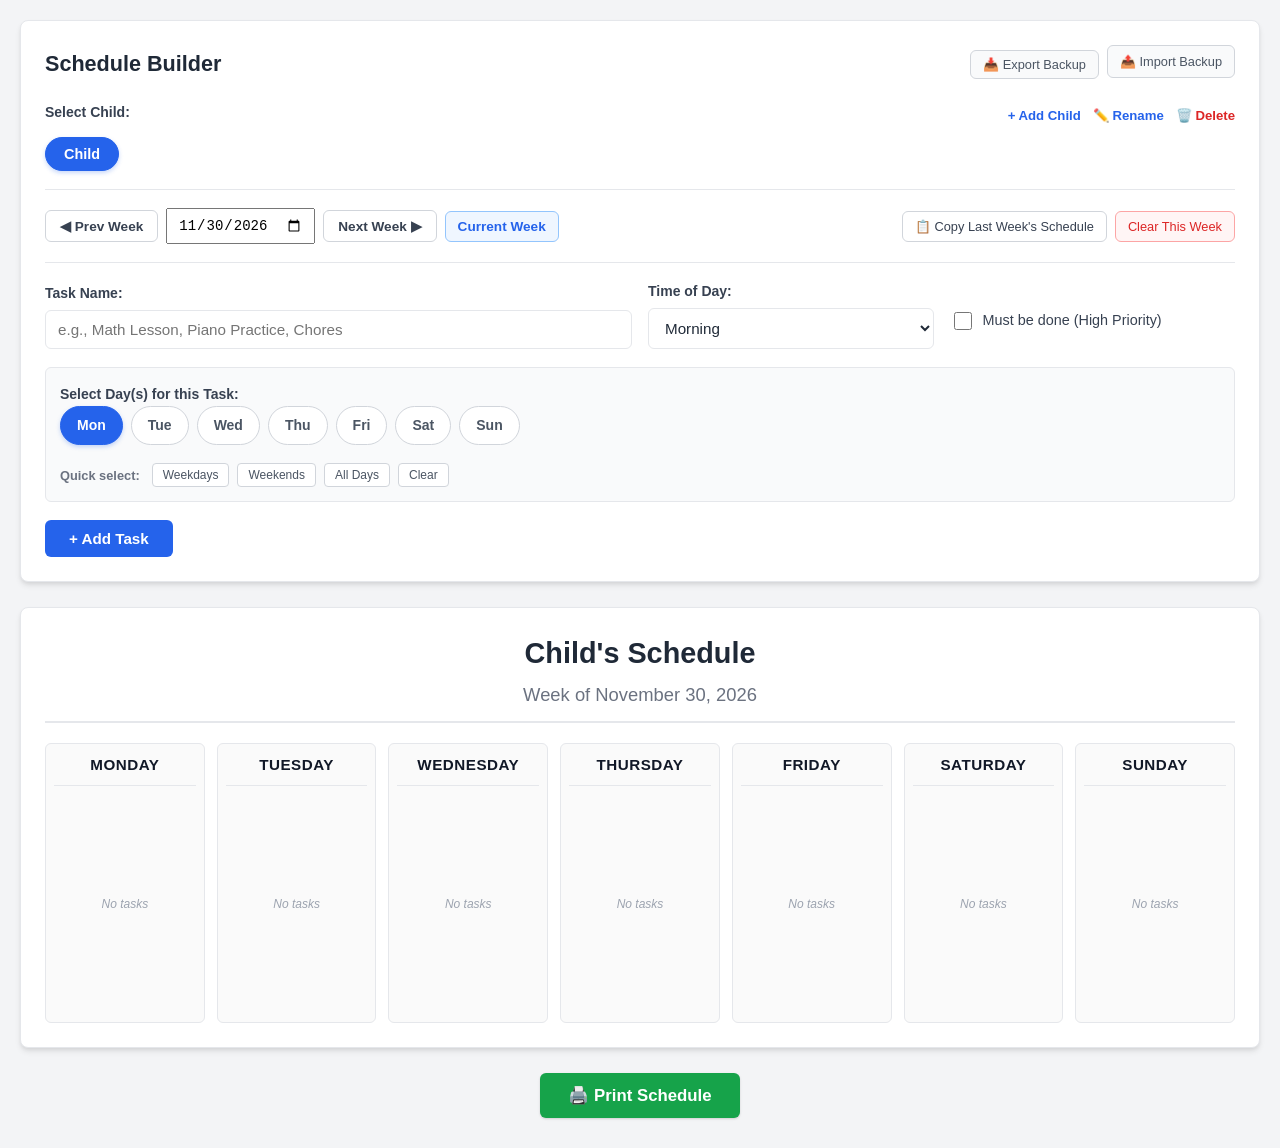
==== index.html @ f73105d1 "Initial commit: Weekly schedule planner with recurring tasks and multi-child support" ====
<!DOCTYPE html>
<html lang="en">
<head>
    <meta charset="UTF-8">
    <meta name="viewport" content="width=device-width, initial-scale=1.0">
    <title>Weekly Schedule Planner - OnTheFrig</title>
    <link rel="stylesheet" href="style.css">
</head>
<body>

    <div class="container">
        <!-- Controls & Planning Section (Hidden when printing) -->
        <div class="controls no-print">
            <div class="app-header">
                <h2>Schedule Builder</h2>
                <div class="backup-actions">
                    <button type="button" id="exportDataBtn" class="btn-secondary-sm" title="Download a backup file of all children and schedules">📥 Export Backup</button>
                    <label class="btn-secondary-sm btn-file-label" title="Import schedule data from a backup file">
                        📤 Import Backup
                        <input type="file" id="importFileInput" accept=".json" style="display: none;">
                    </label>
                </div>
            </div>

            <!-- 1. Child Selection / Profile Management -->
            <div class="child-management-section">
                <div class="section-header">
                    <label class="section-label">Select Child:</label>
                    <div class="child-actions">
                        <button type="button" id="addChildBtn" class="btn-link">+ Add Child</button>
                        <button type="button" id="renameChildBtn" class="btn-link" title="Rename currently selected child">✏️ Rename</button>
                        <button type="button" id="deleteChildBtn" class="btn-link text-danger" title="Remove currently selected child">🗑️ Delete</button>
                    </div>
                </div>
                <div class="child-tabs" id="childTabsContainer">
                    <!-- Dynamically populated child tabs -->
                </div>
            </div>

            <hr class="divider">

            <!-- 2. Week Navigation & History Controls -->
            <div class="week-navigation-section">
                <div class="week-nav-controls">
                    <button type="button" id="prevWeekBtn" class="btn-nav" title="View previous week">◀ Prev Week</button>
                    
                    <div class="week-picker-wrapper">
                        <label for="weekDate" class="sr-only">Week of:</label>
                        <input type="date" id="weekDate" title="Select any date to jump to that week">
                    </div>

                    <button type="button" id="nextWeekBtn" class="btn-nav" title="View next week">Next Week ▶</button>
                    <button type="button" id="currentWeekBtn" class="btn-nav-outline" title="Jump to current week">Current Week</button>
                </div>

                <div class="week-tools">
                    <button type="button" id="copyPrevWeekBtn" class="btn-tool" title="Copy all tasks from the previous week into this week">📋 Copy Last Week's Schedule</button>
                    <button type="button" id="clearWeekBtn" class="btn-tool btn-tool-danger" title="Clear tasks for this week only">Clear This Week</button>
                </div>
            </div>

            <hr class="divider">

            <!-- 3. Task Creation Form -->
            <div class="task-form">
                <div class="input-grid">
                    <div class="form-group flex-2">
                        <label for="taskName">Task Name:</label>
                        <input type="text" id="taskName" placeholder="e.g., Math Lesson, Piano Practice, Chores" list="taskHistory" autocomplete="off">
                        <datalist id="taskHistory"></datalist>
                    </div>

                    <div class="form-group">
                        <label for="timeOfDay">Time of Day:</label>
                        <select id="timeOfDay">
                            <option value="Morning">Morning</option>
                            <option value="Lunch">Lunch</option>
                            <option value="Afternoon">Afternoon</option>
                            <option value="Nighttime">Nighttime</option>
                        </select>
                    </div>

                    <div class="form-group">
                        <label class="checkbox-label" for="isMustDo">
                            <input type="checkbox" id="isMustDo">
                            <span>Must be done (High Priority)</span>
                        </label>
                    </div>
                </div>

                <!-- Recurring / Multi-Day Selection -->
                <div class="day-selection-section">
                    <label class="section-label">Select Day(s) for this Task:</label>
                    
                    <div class="day-chips" id="dayChipsContainer">
                        <label class="day-chip"><input type="checkbox" name="taskDay" value="Monday"><span>Mon</span></label>
                        <label class="day-chip"><input type="checkbox" name="taskDay" value="Tuesday"><span>Tue</span></label>
                        <label class="day-chip"><input type="checkbox" name="taskDay" value="Wednesday"><span>Wed</span></label>
                        <label class="day-chip"><input type="checkbox" name="taskDay" value="Thursday"><span>Thu</span></label>
                        <label class="day-chip"><input type="checkbox" name="taskDay" value="Friday"><span>Fri</span></label>
                        <label class="day-chip"><input type="checkbox" name="taskDay" value="Saturday"><span>Sat</span></label>
                        <label class="day-chip"><input type="checkbox" name="taskDay" value="Sunday"><span>Sun</span></label>
                    </div>

                    <div class="day-presets">
                        <span class="preset-label">Quick select:</span>
                        <button type="button" class="btn-preset" id="presetWeekdays">Weekdays</button>
                        <button type="button" class="btn-preset" id="presetWeekends">Weekends</button>
                        <button type="button" class="btn-preset" id="presetEveryday">All Days</button>
                        <button type="button" class="btn-preset" id="presetClearDays">Clear</button>
                    </div>
                </div>

                <div class="form-actions">
                    <button type="button" id="addTaskBtn" class="btn-primary">+ Add Task</button>
                </div>
            </div>
        </div>

        <!-- Printable Schedule Grid -->
        <div id="printableArea">
            <div id="scheduleHeader">
                <h1 id="displayName">Child's Schedule</h1>
                <h2 id="displayDate">Week of...</h2>
            </div>
            <div class="schedule-grid" id="schedule-grid-container">
                <!-- Dynamically populated day columns -->
            </div>
        </div>
        
        <!-- Print Action -->
        <div class="print-action-bar no-print">
            <button id="printBtn" class="btn-print">🖨️ Print Schedule</button>
        </div>
    </div>

    <script src="script.js"></script>
</body>
</html>
---- style.css ----
/* --- Base Variables & Reset --- */
:root {
    --primary-color: #2563eb;
    --primary-hover: #1d4ed8;
    --primary-light: #eff6ff;
    --success-color: #16a34a;
    --success-hover: #15803d;
    --danger-color: #dc2626;
    --danger-hover: #b91c1c;
    --bg-color: #f3f4f6;
    --card-bg: #ffffff;
    --text-main: #1f2937;
    --text-muted: #6b7280;
    --border-color: #e5e7eb;
    --border-focus: #93c5fd;
    --radius: 8px;
    --shadow: 0 1px 3px rgba(0, 0, 0, 0.1), 0 1px 2px rgba(0, 0, 0, 0.06);
    --shadow-md: 0 4px 6px -1px rgba(0, 0, 0, 0.1), 0 2px 4px -1px rgba(0, 0, 0, 0.06);
}

* {
    box-sizing: border-box;
}

body {
    font-family: -apple-system, BlinkMacSystemFont, "Segoe UI", Roboto, Helvetica, Arial, sans-serif;
    background-color: var(--bg-color);
    color: var(--text-main);
    margin: 0;
    padding: 20px;
    line-height: 1.5;
}

.container {
    max-width: 1300px;
    margin: 0 auto;
}

/* --- Controls & Card Styles --- */
.controls {
    background-color: var(--card-bg);
    padding: 24px;
    border-radius: var(--radius);
    box-shadow: var(--shadow-md);
    margin-bottom: 25px;
    border: 1px solid var(--border-color);
}

.app-header {
    display: flex;
    justify-content: space-between;
    align-items: center;
    margin-bottom: 18px;
    flex-wrap: wrap;
    gap: 10px;
}

.app-header h2 {
    margin: 0;
    font-size: 1.35rem;
    font-weight: 700;
    color: var(--text-main);
}

.backup-actions {
    display: flex;
    gap: 8px;
    align-items: center;
}

.btn-secondary-sm {
    padding: 6px 12px;
    background-color: #f9fafb;
    border: 1px solid #d1d5db;
    border-radius: 6px;
    font-size: 0.8rem;
    font-weight: 500;
    color: #4b5563;
    cursor: pointer;
    transition: background-color 0.15s, border-color 0.15s;
    text-decoration: none;
}

.btn-secondary-sm:hover {
    background-color: #e5e7eb;
    border-color: #9ca3af;
}

.btn-file-label {
    display: inline-block;
    cursor: pointer;
}

.divider {
    margin: 18px 0;
    border: 0;
    border-top: 1px solid var(--border-color);
}

/* --- Child Management & Tabs --- */
.child-management-section {
    margin-bottom: 6px;
}

.section-header {
    display: flex;
    justify-content: space-between;
    align-items: center;
    margin-bottom: 8px;
}

.section-label {
    font-weight: 700;
    font-size: 0.875rem;
    color: #374151;
}

.child-actions {
    display: flex;
    gap: 12px;
}

.btn-link {
    background: none;
    border: none;
    color: var(--primary-color);
    font-size: 0.825rem;
    font-weight: 600;
    cursor: pointer;
    padding: 0;
}

.btn-link:hover {
    text-decoration: underline;
}

.btn-link.text-danger {
    color: var(--danger-color);
}

.child-tabs {
    display: flex;
    flex-wrap: wrap;
    gap: 8px;
    align-items: center;
}

.child-tab {
    padding: 8px 18px;
    background-color: #f3f4f6;
    border: 1px solid #d1d5db;
    border-radius: 20px;
    font-size: 0.9rem;
    font-weight: 600;
    color: #4b5563;
    cursor: pointer;
    transition: all 0.15s ease;
}

.child-tab:hover {
    background-color: #e5e7eb;
    border-color: #9ca3af;
}

.child-tab.active {
    background-color: var(--primary-color);
    color: #ffffff;
    border-color: var(--primary-color);
    box-shadow: 0 2px 4px rgba(37, 99, 235, 0.25);
}

/* --- Week Navigation Section --- */
.week-navigation-section {
    display: flex;
    justify-content: space-between;
    align-items: center;
    flex-wrap: wrap;
    gap: 14px;
}

.week-nav-controls {
    display: flex;
    align-items: center;
    gap: 8px;
    flex-wrap: wrap;
}

.week-picker-wrapper input[type="date"] {
    padding: 7px 10px;
    font-size: 0.875rem;
    width: auto;
    font-weight: 500;
}

.btn-nav {
    padding: 7px 14px;
    background-color: #ffffff;
    border: 1px solid #d1d5db;
    border-radius: 6px;
    font-size: 0.85rem;
    font-weight: 600;
    color: #374151;
    cursor: pointer;
    transition: all 0.15s;
}

.btn-nav:hover {
    background-color: #f3f4f6;
    border-color: #9ca3af;
}

.btn-nav-outline {
    padding: 7px 12px;
    background-color: var(--primary-light);
    border: 1px solid var(--border-focus);
    border-radius: 6px;
    font-size: 0.85rem;
    font-weight: 600;
    color: var(--primary-color);
    cursor: pointer;
    transition: all 0.15s;
}

.btn-nav-outline:hover {
    background-color: #dbeafe;
}

.week-tools {
    display: flex;
    gap: 8px;
    flex-wrap: wrap;
}

.btn-tool {
    padding: 7px 12px;
    background-color: #ffffff;
    border: 1px solid #d1d5db;
    border-radius: 6px;
    font-size: 0.8rem;
    font-weight: 500;
    color: #374151;
    cursor: pointer;
    transition: all 0.15s;
}

.btn-tool:hover {
    background-color: #f3f4f6;
    border-color: #9ca3af;
}

.btn-tool-danger {
    color: var(--danger-color);
    border-color: #fca5a5;
    background-color: #fff5f5;
}

.btn-tool-danger:hover {
    background-color: #fee2e2;
    border-color: var(--danger-color);
}

/* --- Task Input Grid --- */
.input-grid {
    display: grid;
    grid-template-columns: repeat(auto-fit, minmax(220px, 1fr));
    gap: 16px;
    align-items: end;
}

.form-group {
    display: flex;
    flex-direction: column;
}

.form-group.flex-2 {
    grid-column: span 2;
}

label {
    margin-bottom: 6px;
    font-weight: 600;
    font-size: 0.875rem;
    color: #374151;
}

input[type="text"],
select {
    width: 100%;
    padding: 10px 12px;
    border: 1px solid var(--border-color);
    border-radius: 6px;
    background-color: #fff;
    font-size: 0.95rem;
    color: var(--text-main);
    transition: border-color 0.15s ease, box-shadow 0.15s ease;
}

input[type="text"]:focus,
input[type="date"]:focus,
select:focus {
    outline: none;
    border-color: var(--primary-color);
    box-shadow: 0 0 0 3px rgba(37, 99, 235, 0.15);
}

.checkbox-label {
    display: inline-flex;
    align-items: center;
    gap: 8px;
    cursor: pointer;
    font-weight: 500;
    font-size: 0.9rem;
    padding: 10px 0;
    user-select: none;
}

.checkbox-label input[type="checkbox"] {
    width: 18px;
    height: 18px;
    cursor: pointer;
    accent-color: var(--primary-color);
}

/* --- Recurring / Multi-Day Selection Chips --- */
.day-selection-section {
    margin-top: 18px;
    padding: 14px;
    background-color: #f9fafb;
    border: 1px solid var(--border-color);
    border-radius: 6px;
}

.day-chips {
    display: flex;
    flex-wrap: wrap;
    gap: 8px;
    margin-bottom: 12px;
}

.day-chip {
    cursor: pointer;
    user-select: none;
}

.day-chip input[type="checkbox"] {
    position: absolute;
    opacity: 0;
    pointer-events: none;
}

.day-chip span {
    display: inline-block;
    padding: 8px 16px;
    background-color: #ffffff;
    border: 1px solid #d1d5db;
    border-radius: 20px;
    font-size: 0.875rem;
    font-weight: 600;
    color: #4b5563;
    transition: all 0.15s ease-in-out;
}

.day-chip input[type="checkbox"]:checked + span {
    background-color: var(--primary-color);
    color: #ffffff;
    border-color: var(--primary-color);
    box-shadow: 0 2px 4px rgba(37, 99, 235, 0.25);
}

.day-chip:hover span {
    border-color: var(--primary-color);
}

.day-presets {
    display: flex;
    flex-wrap: wrap;
    align-items: center;
    gap: 8px;
}

.preset-label {
    font-size: 0.8rem;
    font-weight: 600;
    color: var(--text-muted);
    margin-right: 4px;
}

.btn-preset {
    padding: 4px 10px;
    background-color: #ffffff;
    border: 1px solid #d1d5db;
    border-radius: 4px;
    font-size: 0.75rem;
    font-weight: 500;
    color: #4b5563;
    cursor: pointer;
    transition: background-color 0.15s, border-color 0.15s;
}

.btn-preset:hover {
    background-color: #e5e7eb;
    border-color: #9ca3af;
}

/* --- Buttons --- */
button {
    font-family: inherit;
}

.form-actions {
    display: flex;
    gap: 12px;
    margin-top: 18px;
    align-items: center;
}

.btn-primary {
    padding: 10px 24px;
    background-color: var(--primary-color);
    color: #ffffff;
    border: none;
    border-radius: 6px;
    cursor: pointer;
    font-size: 0.95rem;
    font-weight: 600;
    transition: background-color 0.15s;
}

.btn-primary:hover {
    background-color: var(--primary-hover);
}

.print-action-bar {
    text-align: center;
    margin: 25px 0 10px 0;
}

.btn-print {
    padding: 12px 28px;
    background-color: var(--success-color);
    color: #ffffff;
    border: none;
    border-radius: 6px;
    cursor: pointer;
    font-size: 1.05rem;
    font-weight: 700;
    box-shadow: var(--shadow);
    transition: background-color 0.15s, transform 0.05s;
}

.btn-print:hover {
    background-color: var(--success-hover);
}

.btn-print:active {
    transform: translateY(1px);
}

/* --- Schedule Display Area --- */
#printableArea {
    background-color: var(--card-bg);
    padding: 24px;
    border-radius: var(--radius);
    box-shadow: var(--shadow-md);
    border: 1px solid var(--border-color);
}

#scheduleHeader {
    text-align: center;
    margin-bottom: 20px;
    padding-bottom: 12px;
    border-bottom: 2px solid var(--border-color);
}

#scheduleHeader h1 {
    margin: 0 0 6px 0;
    font-size: 1.8rem;
    font-weight: 800;
    color: var(--text-main);
}

#scheduleHeader h2 {
    margin: 0;
    font-size: 1.15rem;
    font-weight: 500;
    color: var(--text-muted);
}

.schedule-grid {
    display: grid;
    grid-template-columns: repeat(7, 1fr);
    gap: 12px;
}

.day-column {
    background-color: #fafafa;
    border: 1px solid var(--border-color);
    border-radius: 6px;
    padding: 10px 8px;
    display: flex;
    flex-direction: column;
    min-height: 280px;
}

.day-column h3 {
    text-align: center;
    margin: 0 0 10px 0;
    padding-bottom: 8px;
    font-size: 0.95rem;
    font-weight: 700;
    color: #111827;
    border-bottom: 1px solid var(--border-color);
    text-transform: uppercase;
    letter-spacing: 0.5px;
}

.time-block {
    margin-bottom: 12px;
}

.time-block h4 {
    margin: 0 0 6px 2px;
    color: #4b5563;
    font-size: 0.8rem;
    font-weight: 700;
    text-transform: uppercase;
    letter-spacing: 0.3px;
}

.time-block ul {
    list-style: none;
    margin: 0;
    padding: 0;
}

.time-block li {
    background-color: #ffffff;
    padding: 6px 8px;
    border-radius: 5px;
    margin-bottom: 6px;
    border: 1px solid #e5e7eb;
    box-shadow: 0 1px 2px rgba(0, 0, 0, 0.04);
    display: flex;
    align-items: center;
    gap: 8px;
    font-size: 0.85rem;
    transition: background-color 0.15s;
}

.time-block li:hover {
    background-color: #f9fafb;
}

.time-block li.completed .task-name {
    text-decoration: line-through;
    color: #9ca3af;
}

.task-checkbox {
    cursor: pointer;
    min-width: 15px;
    min-height: 15px;
    accent-color: var(--primary-color);
}

.task-name {
    flex-grow: 1;
    word-break: break-word;
    color: var(--text-main);
}

.delete-task-btn {
    background: transparent;
    border: none;
    color: #9ca3af;
    cursor: pointer;
    padding: 2px 4px;
    font-size: 0.75rem;
    border-radius: 3px;
    opacity: 0.5;
    transition: opacity 0.15s, color 0.15s, background-color 0.15s;
}

.time-block li:hover .delete-task-btn {
    opacity: 1;
}

.delete-task-btn:hover {
    color: var(--danger-color);
    background-color: #fee2e2;
}

.day-empty-hint {
    color: #9ca3af;
    font-size: 0.75rem;
    text-align: center;
    font-style: italic;
    margin-top: auto;
    margin-bottom: auto;
    padding: 20px 0;
}

.sr-only {
    position: absolute;
    width: 1px;
    height: 1px;
    padding: 0;
    margin: -1px;
    overflow: hidden;
    clip: rect(0, 0, 0, 0);
    border: 0;
}

/* --- Responsive Styles for Mobile Screens --- */
@media screen and (max-width: 900px) {
    .schedule-grid {
        grid-template-columns: repeat(auto-fit, minmax(240px, 1fr));
        gap: 14px;
    }

    .form-group.flex-2 {
        grid-column: span 1;
    }

    .day-column {
        min-height: auto;
    }

    .week-navigation-section {
        flex-direction: column;
        align-items: stretch;
    }

    .week-nav-controls, .week-tools {
        justify-content: space-between;
    }
}

/* --- Dedicated Print Stylesheet --- */
@media print {
    @page {
        size: letter landscape;
        margin: 0.35in;
    }

    body {
        background-color: #ffffff;
        padding: 0;
        margin: 0;
        color: #000000;
    }

    .no-print,
    .controls,
    #printBtn,
    .delete-task-btn {
        display: none !important;
    }

    .container,
    #printableArea {
        max-width: 100%;
        margin: 0;
        padding: 0;
        box-shadow: none;
        border: none;
    }

    #scheduleHeader {
        margin-bottom: 12px;
        padding-bottom: 6px;
        border-bottom: 1px solid #000;
    }

    #scheduleHeader h1 {
        font-size: 1.6rem;
    }

    #scheduleHeader h2 {
        font-size: 1rem;
        color: #333;
    }

    .schedule-grid {
        display: grid !important;
        grid-template-columns: repeat(7, 1fr) !important;
        gap: 8px !important;
    }

    .day-column {
        background-color: #ffffff !important;
        border: 1px solid #999999 !important;
        padding: 6px 4px !important;
        page-break-inside: avoid;
        min-height: 480px;
    }

    .day-column h3 {
        font-size: 0.85rem;
        padding-bottom: 4px;
        margin-bottom: 6px;
        border-bottom: 1px solid #999;
    }

    .time-block h4 {
        font-size: 0.75rem;
        color: #111;
        margin-bottom: 4px;
    }

    .time-block li {
        background-color: #ffffff !important;
        box-shadow: none !important;
        border: 1px solid #ccc !important;
        padding: 4px 5px !important;
        margin-bottom: 4px !important;
        font-size: 0.75rem !important;
    }

    .task-checkbox {
        border: 1px solid #000;
    }
}
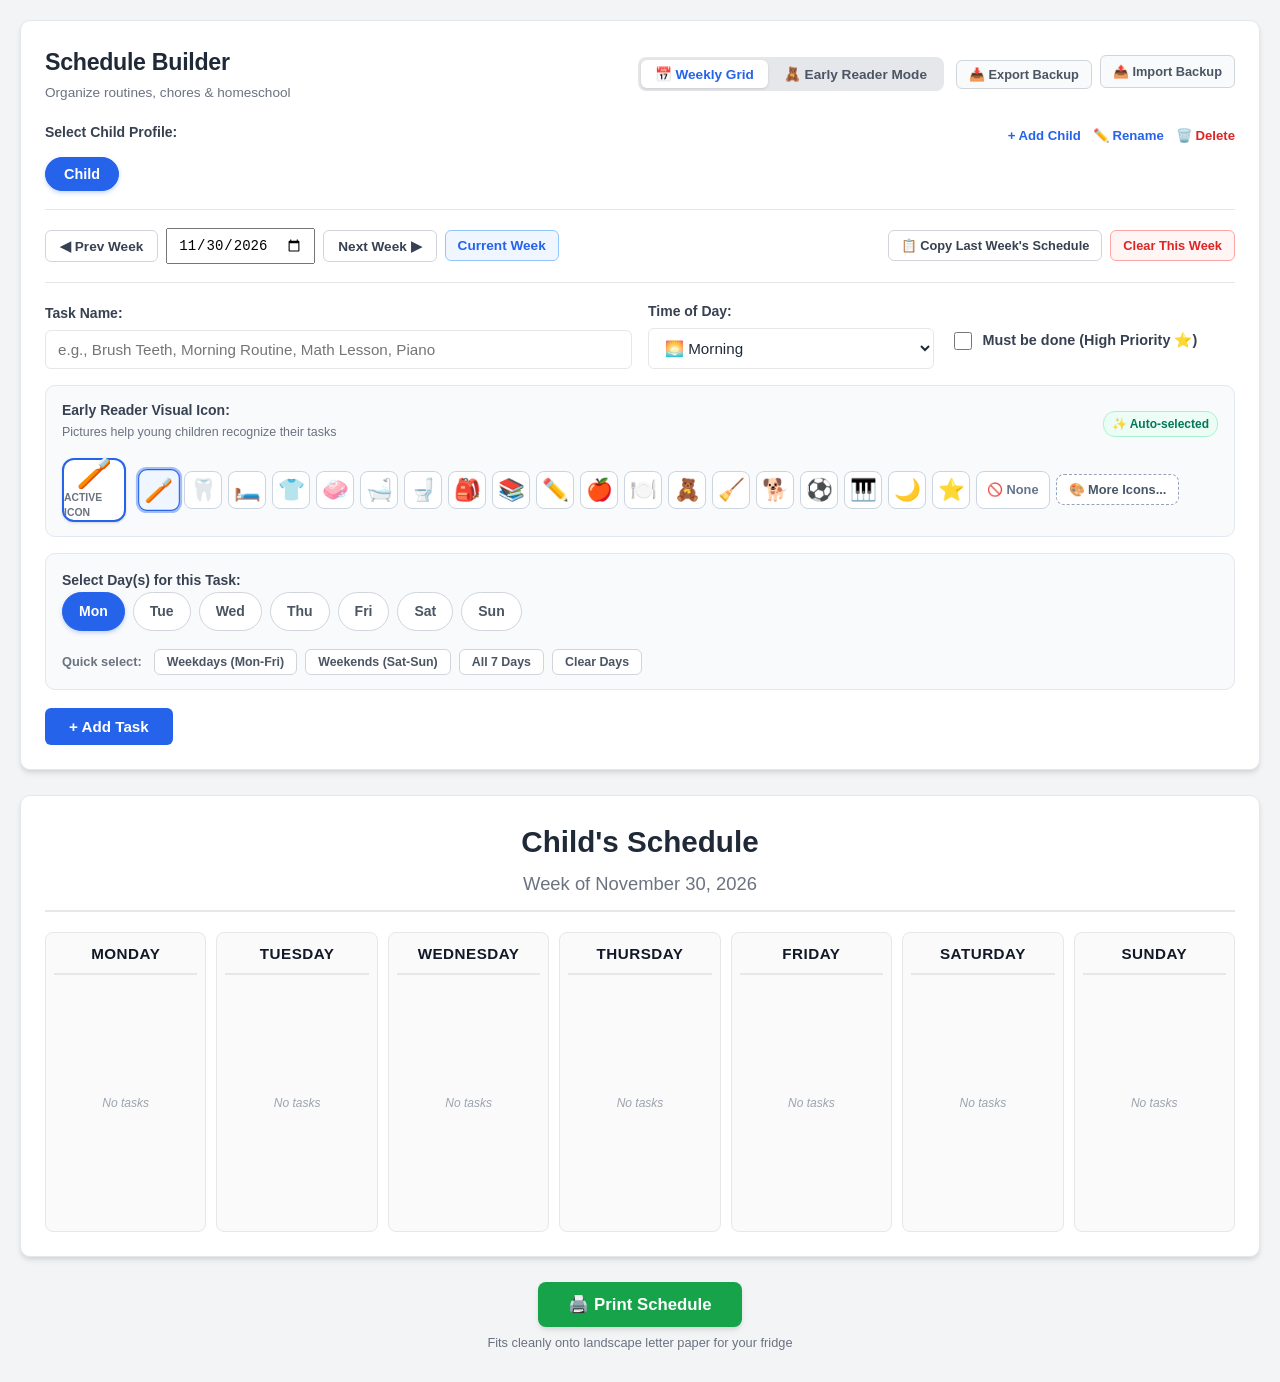
==== commit 1f330cbe: "Update and kids icons" ====
--- a/index.html
+++ b/index.html
@@ -12,20 +12,29 @@
         <!-- Controls & Planning Section (Hidden when printing) -->
         <div class="controls no-print">
             <div class="app-header">
-                <h2>Schedule Builder</h2>
-                <div class="backup-actions">
-                    <button type="button" id="exportDataBtn" class="btn-secondary-sm" title="Download a backup file of all children and schedules">📥 Export Backup</button>
-                    <label class="btn-secondary-sm btn-file-label" title="Import schedule data from a backup file">
-                        📤 Import Backup
-                        <input type="file" id="importFileInput" accept=".json" style="display: none;">
-                    </label>
+                <div class="header-branding">
+                    <h2>Schedule Builder</h2>
+                    <span class="header-tagline">Organize routines, chores & homeschool</span>
+                </div>
+                <div class="header-actions">
+                    <div class="view-mode-toggle">
+                        <button type="button" id="viewWeeklyBtn" class="btn-mode active" title="Switch to 7-Day Weekly Grid">📅 Weekly Grid</button>
+                        <button type="button" id="viewEarlyReaderBtn" class="btn-mode" title="Switch to Picture-Card View for Early Readers">🧸 Early Reader Mode</button>
+                    </div>
+                    <div class="backup-actions">
+                        <button type="button" id="exportDataBtn" class="btn-secondary-sm" title="Download a backup file of all children and schedules">📥 Export Backup</button>
+                        <label class="btn-secondary-sm btn-file-label" title="Import schedule data from a backup file">
+                            📤 Import Backup
+                            <input type="file" id="importFileInput" accept=".json" style="display: none;">
+                        </label>
+                    </div>
                 </div>
             </div>
 
             <!-- 1. Child Selection / Profile Management -->
             <div class="child-management-section">
                 <div class="section-header">
-                    <label class="section-label">Select Child:</label>
+                    <label class="section-label">Select Child Profile:</label>
                     <div class="child-actions">
                         <button type="button" id="addChildBtn" class="btn-link">+ Add Child</button>
                         <button type="button" id="renameChildBtn" class="btn-link" title="Rename currently selected child">✏️ Rename</button>
@@ -66,25 +75,68 @@
                 <div class="input-grid">
                     <div class="form-group flex-2">
                         <label for="taskName">Task Name:</label>
-                        <input type="text" id="taskName" placeholder="e.g., Math Lesson, Piano Practice, Chores" list="taskHistory" autocomplete="off">
+                        <input type="text" id="taskName" placeholder="e.g., Brush Teeth, Morning Routine, Math Lesson, Piano" list="taskHistory" autocomplete="off">
                         <datalist id="taskHistory"></datalist>
                     </div>
 
                     <div class="form-group">
                         <label for="timeOfDay">Time of Day:</label>
                         <select id="timeOfDay">
-                            <option value="Morning">Morning</option>
-                            <option value="Lunch">Lunch</option>
-                            <option value="Afternoon">Afternoon</option>
-                            <option value="Nighttime">Nighttime</option>
+                            <option value="Morning">🌅 Morning</option>
+                            <option value="Lunch">🥪 Lunch</option>
+                            <option value="Afternoon">☀️ Afternoon</option>
+                            <option value="Nighttime">🌙 Nighttime</option>
                         </select>
                     </div>
 
                     <div class="form-group">
                         <label class="checkbox-label" for="isMustDo">
                             <input type="checkbox" id="isMustDo">
-                            <span>Must be done (High Priority)</span>
+                            <span>Must be done (High Priority ⭐)</span>
                         </label>
+                    </div>
+                </div>
+
+                <!-- Early Reader Icon Selection -->
+                <div class="icon-selection-section">
+                    <div class="icon-header">
+                        <label class="section-label">
+                            Early Reader Visual Icon:
+                            <span class="icon-hint">Pictures help young children recognize their tasks</span>
+                        </label>
+                        <span id="autoIconBadge" class="auto-badge" title="Icon automatically detected from task name">✨ Auto-selected</span>
+                    </div>
+
+                    <div class="icon-picker-bar">
+                        <div class="selected-icon-preview" id="selectedIconPreview" title="Current selected icon">
+                            <span id="previewEmoji">🪥</span>
+                            <span class="preview-label">Active Icon</span>
+                        </div>
+
+                        <div class="quick-icons" id="quickIconsContainer">
+                            <!-- Popular Quick Icons -->
+                            <button type="button" class="icon-chip active" data-icon="🪥" title="Toothbrush">🪥</button>
+                            <button type="button" class="icon-chip" data-icon="🦷" title="Tooth">🦷</button>
+                            <button type="button" class="icon-chip" data-icon="🛏️" title="Make Bed">🛏️</button>
+                            <button type="button" class="icon-chip" data-icon="👕" title="Get Dressed">👕</button>
+                            <button type="button" class="icon-chip" data-icon="🧼" title="Wash Hands">🧼</button>
+                            <button type="button" class="icon-chip" data-icon="🛁" title="Bath / Shower">🛁</button>
+                            <button type="button" class="icon-chip" data-icon="🚽" title="Potty">🚽</button>
+                            <button type="button" class="icon-chip" data-icon="🎒" title="Pack Backpack">🎒</button>
+                            <button type="button" class="icon-chip" data-icon="📚" title="Reading / Books">📚</button>
+                            <button type="button" class="icon-chip" data-icon="✏️" title="Schoolwork / Writing">✏️</button>
+                            <button type="button" class="icon-chip" data-icon="🍎" title="Snack / Fruit">🍎</button>
+                            <button type="button" class="icon-chip" data-icon="🍽️" title="Eat Meal">🍽️</button>
+                            <button type="button" class="icon-chip" data-icon="🧸" title="Clean Up Toys">🧸</button>
+                            <button type="button" class="icon-chip" data-icon="🧹" title="Chore / Sweep">🧹</button>
+                            <button type="button" class="icon-chip" data-icon="🐕" title="Pet Care">🐕</button>
+                            <button type="button" class="icon-chip" data-icon="⚽" title="Play / Sports">⚽</button>
+                            <button type="button" class="icon-chip" data-icon="🎹" title="Music / Piano">🎹</button>
+                            <button type="button" class="icon-chip" data-icon="🌙" title="Bedtime">🌙</button>
+                            <button type="button" class="icon-chip" data-icon="⭐" title="Reward / Star">⭐</button>
+                            <button type="button" class="icon-chip" data-icon="" title="No Icon / Text Only">🚫 None</button>
+                            <button type="button" class="icon-chip-more" id="openMoreIconsBtn" title="Browse full icon categories">🎨 More Icons...</button>
+                        </div>
                     </div>
                 </div>
 
@@ -93,7 +145,7 @@
                     <label class="section-label">Select Day(s) for this Task:</label>
                     
                     <div class="day-chips" id="dayChipsContainer">
-                        <label class="day-chip"><input type="checkbox" name="taskDay" value="Monday"><span>Mon</span></label>
+                        <label class="day-chip"><input type="checkbox" name="taskDay" value="Monday" checked><span>Mon</span></label>
                         <label class="day-chip"><input type="checkbox" name="taskDay" value="Tuesday"><span>Tue</span></label>
                         <label class="day-chip"><input type="checkbox" name="taskDay" value="Wednesday"><span>Wed</span></label>
                         <label class="day-chip"><input type="checkbox" name="taskDay" value="Thursday"><span>Thu</span></label>
@@ -104,10 +156,10 @@
 
                     <div class="day-presets">
                         <span class="preset-label">Quick select:</span>
-                        <button type="button" class="btn-preset" id="presetWeekdays">Weekdays</button>
-                        <button type="button" class="btn-preset" id="presetWeekends">Weekends</button>
-                        <button type="button" class="btn-preset" id="presetEveryday">All Days</button>
-                        <button type="button" class="btn-preset" id="presetClearDays">Clear</button>
+                        <button type="button" class="btn-preset" id="presetWeekdays">Weekdays (Mon-Fri)</button>
+                        <button type="button" class="btn-preset" id="presetWeekends">Weekends (Sat-Sun)</button>
+                        <button type="button" class="btn-preset" id="presetEveryday">All 7 Days</button>
+                        <button type="button" class="btn-preset" id="presetClearDays">Clear Days</button>
                     </div>
                 </div>
 
@@ -117,20 +169,115 @@
             </div>
         </div>
 
-        <!-- Printable Schedule Grid -->
-        <div id="printableArea">
+        <!-- VIEW 1: Printable 7-Day Schedule Grid -->
+        <div id="printableArea" class="schedule-view">
             <div id="scheduleHeader">
                 <h1 id="displayName">Child's Schedule</h1>
                 <h2 id="displayDate">Week of...</h2>
             </div>
             <div class="schedule-grid" id="schedule-grid-container">
                 <!-- Dynamically populated day columns -->
+            </div>
+        </div>
+
+        <!-- VIEW 2: Early Reader Picture Routine Board -->
+        <div id="earlyReaderView" class="schedule-view" style="display: none;">
+            <div class="reader-board-header">
+                <div class="reader-header-info">
+                    <h1 id="readerDisplayName">Child's Daily Routine</h1>
+                    <div class="reader-subhead">
+                        <span id="readerDisplayDate">Today's Picture Routine</span>
+                        <span class="early-reader-badge">🧸 Early Reader Visual Board</span>
+                    </div>
+                </div>
+                
+                <!-- Day selector for Early Reader View -->
+                <div class="reader-day-selector no-print" id="readerDaySelector">
+                    <!-- Monday .. Sunday tabs -->
+                </div>
+            </div>
+
+            <div class="reader-routine-container" id="readerRoutineContainer">
+                <!-- Dynamically populated Time of Day picture cards -->
             </div>
         </div>
         
         <!-- Print Action -->
         <div class="print-action-bar no-print">
             <button id="printBtn" class="btn-print">🖨️ Print Schedule</button>
+            <span class="print-hint" id="printHint">Fits cleanly onto landscape letter paper for your fridge</span>
+        </div>
+    </div>
+
+    <!-- More Icons Modal -->
+    <div id="iconModal" class="modal-overlay" style="display: none;">
+        <div class="modal-card">
+            <div class="modal-header">
+                <h3>Select an Early Reader Icon</h3>
+                <button type="button" id="closeIconModalBtn" class="modal-close-btn">✕</button>
+            </div>
+            <div class="modal-body" id="iconCategoriesContainer">
+                <!-- Populated dynamically with categorized emoji sets -->
+            </div>
+        </div>
+    </div>
+
+    <!-- Edit Task Modal -->
+    <div id="editTaskModal" class="modal-overlay" style="display: none;">
+        <div class="modal-card">
+            <div class="modal-header">
+                <h3>Edit Task</h3>
+                <button type="button" id="closeEditModalBtn" class="modal-close-btn">✕</button>
+            </div>
+            <div class="modal-body">
+                <div class="form-group">
+                    <label for="editTaskName">Task Name:</label>
+                    <input type="text" id="editTaskName">
+                </div>
+                <div class="form-group" style="margin-top: 12px;">
+                    <label for="editTimeOfDay">Time of Day:</label>
+                    <select id="editTimeOfDay">
+                        <option value="Morning">🌅 Morning</option>
+                        <option value="Lunch">🥪 Lunch</option>
+                        <option value="Afternoon">☀️ Afternoon</option>
+                        <option value="Nighttime">🌙 Nighttime</option>
+                    </select>
+                </div>
+                <div class="form-group" style="margin-top: 12px;">
+                    <label>Task Icon:</label>
+                    <div class="edit-icon-picker" id="editIconPicker">
+                        <!-- Quick icons in edit dialog -->
+                    </div>
+                </div>
+                <div class="form-group" style="margin-top: 12px;">
+                    <label class="checkbox-label" for="editIsMustDo">
+                        <input type="checkbox" id="editIsMustDo">
+                        <span>Must be done (High Priority ⭐)</span>
+                    </label>
+                </div>
+                <div class="modal-actions">
+                    <button type="button" id="saveEditTaskBtn" class="btn-primary">Save Changes</button>
+                    <button type="button" id="cancelEditTaskBtn" class="btn-tool">Cancel</button>
+                </div>
+            </div>
+        </div>
+    </div>
+
+    <!-- Safe Delete Confirmation Modal (Prevents accidental deletions) -->
+    <div id="deleteModal" class="modal-overlay" style="display: none;">
+        <div class="modal-card modal-card-sm">
+            <div class="modal-header">
+                <h3>Delete Recurring Task</h3>
+                <button type="button" id="closeDeleteModalBtn" class="modal-close-btn">✕</button>
+            </div>
+            <div class="modal-body">
+                <p id="deleteModalMessage">This task occurs on multiple days this week. How would you like to delete it?</p>
+                <div class="delete-modal-actions">
+                    <button type="button" id="deleteSeriesBtn" class="btn-tool btn-tool-danger">Delete All Days This Week</button>
+                    <button type="button" id="deleteSingleBtn" class="btn-tool">Delete Only This Day</button>
+                    <button type="button" id="cancelDeleteModalBtn" class="btn-secondary-sm">Cancel (Keep Task)</button>
+                </div>
+            </div>
         </div>
     </div>
 
--- a/style.css
+++ b/style.css
@@ -7,15 +7,21 @@
     --success-hover: #15803d;
     --danger-color: #dc2626;
     --danger-hover: #b91c1c;
+    --purple-color: #7c3aed;
+    --purple-light: #f5f3ff;
+    --amber-color: #d97706;
+    --amber-light: #fffbeb;
     --bg-color: #f3f4f6;
     --card-bg: #ffffff;
     --text-main: #1f2937;
     --text-muted: #6b7280;
     --border-color: #e5e7eb;
     --border-focus: #93c5fd;
-    --radius: 8px;
+    --radius: 10px;
+    --radius-sm: 6px;
     --shadow: 0 1px 3px rgba(0, 0, 0, 0.1), 0 1px 2px rgba(0, 0, 0, 0.06);
     --shadow-md: 0 4px 6px -1px rgba(0, 0, 0, 0.1), 0 2px 4px -1px rgba(0, 0, 0, 0.06);
+    --shadow-lg: 0 10px 15px -3px rgba(0, 0, 0, 0.1), 0 4px 6px -2px rgba(0, 0, 0, 0.05);
 }
 
 * {
@@ -32,7 +38,7 @@
 }
 
 .container {
-    max-width: 1300px;
+    max-width: 1320px;
     margin: 0 auto;
 }
 
@@ -52,14 +58,59 @@
     align-items: center;
     margin-bottom: 18px;
     flex-wrap: wrap;
-    gap: 10px;
-}
-
-.app-header h2 {
+    gap: 14px;
+}
+
+.header-branding h2 {
     margin: 0;
-    font-size: 1.35rem;
+    font-size: 1.45rem;
+    font-weight: 800;
+    color: var(--text-main);
+    letter-spacing: -0.3px;
+}
+
+.header-tagline {
+    font-size: 0.85rem;
+    color: var(--text-muted);
+    font-weight: 500;
+}
+
+.header-actions {
+    display: flex;
+    align-items: center;
+    gap: 12px;
+    flex-wrap: wrap;
+}
+
+/* --- View Mode Switcher --- */
+.view-mode-toggle {
+    display: inline-flex;
+    background-color: #e5e7eb;
+    padding: 3px;
+    border-radius: 8px;
+    gap: 2px;
+}
+
+.btn-mode {
+    padding: 6px 14px;
+    background: transparent;
+    border: none;
+    border-radius: 6px;
+    font-size: 0.85rem;
     font-weight: 700;
+    color: #4b5563;
+    cursor: pointer;
+    transition: all 0.15s ease;
+}
+
+.btn-mode:hover {
     color: var(--text-main);
+}
+
+.btn-mode.active {
+    background-color: #ffffff;
+    color: var(--primary-color);
+    box-shadow: 0 1px 3px rgba(0, 0, 0, 0.12);
 }
 
 .backup-actions {
@@ -74,11 +125,14 @@
     border: 1px solid #d1d5db;
     border-radius: 6px;
     font-size: 0.8rem;
-    font-weight: 500;
+    font-weight: 600;
     color: #4b5563;
     cursor: pointer;
     transition: background-color 0.15s, border-color 0.15s;
     text-decoration: none;
+    display: inline-flex;
+    align-items: center;
+    gap: 4px;
 }
 
 .btn-secondary-sm:hover {
@@ -87,7 +141,6 @@
 }
 
 .btn-file-label {
-    display: inline-block;
     cursor: pointer;
 }
 
@@ -237,7 +290,7 @@
     border: 1px solid #d1d5db;
     border-radius: 6px;
     font-size: 0.8rem;
-    font-weight: 500;
+    font-weight: 600;
     color: #374151;
     cursor: pointer;
     transition: all 0.15s;
@@ -308,7 +361,7 @@
     align-items: center;
     gap: 8px;
     cursor: pointer;
-    font-weight: 500;
+    font-weight: 600;
     font-size: 0.9rem;
     padding: 10px 0;
     user-select: none;
@@ -321,13 +374,147 @@
     accent-color: var(--primary-color);
 }
 
+/* --- Early Reader Icon Selection Section --- */
+.icon-selection-section {
+    margin-top: 16px;
+    padding: 14px 16px;
+    background-color: #f8fafc;
+    border: 1px solid #e2e8f0;
+    border-radius: var(--radius);
+}
+
+.icon-header {
+    display: flex;
+    justify-content: space-between;
+    align-items: center;
+    margin-bottom: 10px;
+    flex-wrap: wrap;
+    gap: 8px;
+}
+
+.icon-hint {
+    display: block;
+    font-size: 0.78rem;
+    font-weight: normal;
+    color: var(--text-muted);
+    margin-top: 2px;
+}
+
+.auto-badge {
+    display: inline-block;
+    padding: 3px 8px;
+    background-color: #ecfdf5;
+    border: 1px solid #a7f3d0;
+    color: #047857;
+    border-radius: 12px;
+    font-size: 0.75rem;
+    font-weight: 600;
+    transition: opacity 0.2s;
+}
+
+.icon-picker-bar {
+    display: flex;
+    align-items: center;
+    gap: 14px;
+    flex-wrap: wrap;
+}
+
+.selected-icon-preview {
+    display: flex;
+    flex-direction: column;
+    align-items: center;
+    justify-content: center;
+    width: 64px;
+    height: 64px;
+    background: #ffffff;
+    border: 2px solid var(--primary-color);
+    border-radius: 12px;
+    box-shadow: var(--shadow);
+    flex-shrink: 0;
+}
+
+#previewEmoji {
+    font-size: 1.85rem;
+    line-height: 1;
+}
+
+.preview-label {
+    font-size: 0.65rem;
+    font-weight: 700;
+    color: var(--text-muted);
+    text-transform: uppercase;
+    margin-top: 2px;
+}
+
+.quick-icons {
+    display: flex;
+    flex-wrap: wrap;
+    gap: 6px;
+    align-items: center;
+    flex: 1;
+}
+
+.icon-chip {
+    width: 38px;
+    height: 38px;
+    font-size: 1.35rem;
+    display: inline-flex;
+    align-items: center;
+    justify-content: center;
+    background-color: #ffffff;
+    border: 1px solid #cbd5e1;
+    border-radius: 8px;
+    cursor: pointer;
+    transition: all 0.15s ease;
+    padding: 0;
+    user-select: none;
+}
+
+.icon-chip[data-icon=""] {
+    width: auto;
+    padding: 0 10px;
+    font-size: 0.8rem;
+    font-weight: 600;
+    color: #64748b;
+}
+
+.icon-chip:hover {
+    background-color: #e2e8f0;
+    transform: scale(1.08);
+}
+
+.icon-chip.active {
+    border-color: var(--primary-color);
+    background-color: #eff6ff;
+    box-shadow: 0 0 0 2px rgba(37, 99, 235, 0.4);
+    transform: scale(1.1);
+}
+
+.icon-chip-more {
+    padding: 7px 12px;
+    background-color: #ffffff;
+    border: 1px dashed #94a3b8;
+    border-radius: 8px;
+    font-size: 0.8rem;
+    font-weight: 600;
+    color: #475569;
+    cursor: pointer;
+    transition: all 0.15s ease;
+}
+
+.icon-chip-more:hover {
+    background-color: #f1f5f9;
+    border-color: var(--primary-color);
+    color: var(--primary-color);
+}
+
 /* --- Recurring / Multi-Day Selection Chips --- */
 .day-selection-section {
-    margin-top: 18px;
-    padding: 14px;
+    margin-top: 16px;
+    padding: 14px 16px;
     background-color: #f9fafb;
     border: 1px solid var(--border-color);
-    border-radius: 6px;
+    border-radius: var(--radius);
 }
 
 .day-chips {
@@ -386,12 +573,12 @@
 }
 
 .btn-preset {
-    padding: 4px 10px;
+    padding: 5px 12px;
     background-color: #ffffff;
     border: 1px solid #d1d5db;
-    border-radius: 4px;
-    font-size: 0.75rem;
-    font-weight: 500;
+    border-radius: 6px;
+    font-size: 0.775rem;
+    font-weight: 600;
     color: #4b5563;
     cursor: pointer;
     transition: background-color 0.15s, border-color 0.15s;
@@ -422,7 +609,7 @@
     border-radius: 6px;
     cursor: pointer;
     font-size: 0.95rem;
-    font-weight: 600;
+    font-weight: 700;
     transition: background-color 0.15s;
 }
 
@@ -433,18 +620,22 @@
 .print-action-bar {
     text-align: center;
     margin: 25px 0 10px 0;
+    display: flex;
+    flex-direction: column;
+    align-items: center;
+    gap: 6px;
 }
 
 .btn-print {
-    padding: 12px 28px;
+    padding: 12px 30px;
     background-color: var(--success-color);
     color: #ffffff;
     border: none;
-    border-radius: 6px;
+    border-radius: 8px;
     cursor: pointer;
     font-size: 1.05rem;
     font-weight: 700;
-    box-shadow: var(--shadow);
+    box-shadow: var(--shadow-md);
     transition: background-color 0.15s, transform 0.05s;
 }
 
@@ -456,7 +647,12 @@
     transform: translateY(1px);
 }
 
-/* --- Schedule Display Area --- */
+.print-hint {
+    font-size: 0.8rem;
+    color: var(--text-muted);
+}
+
+/* --- VIEW 1: Schedule Display Area (Weekly Grid) --- */
 #printableArea {
     background-color: var(--card-bg);
     padding: 24px;
@@ -474,7 +670,7 @@
 
 #scheduleHeader h1 {
     margin: 0 0 6px 0;
-    font-size: 1.8rem;
+    font-size: 1.85rem;
     font-weight: 800;
     color: var(--text-main);
 }
@@ -489,17 +685,17 @@
 .schedule-grid {
     display: grid;
     grid-template-columns: repeat(7, 1fr);
-    gap: 12px;
+    gap: 10px;
 }
 
 .day-column {
     background-color: #fafafa;
     border: 1px solid var(--border-color);
-    border-radius: 6px;
+    border-radius: 8px;
     padding: 10px 8px;
     display: flex;
     flex-direction: column;
-    min-height: 280px;
+    min-height: 300px;
 }
 
 .day-column h3 {
@@ -507,9 +703,9 @@
     margin: 0 0 10px 0;
     padding-bottom: 8px;
     font-size: 0.95rem;
-    font-weight: 700;
+    font-weight: 800;
     color: #111827;
-    border-bottom: 1px solid var(--border-color);
+    border-bottom: 2px solid #e5e7eb;
     text-transform: uppercase;
     letter-spacing: 0.5px;
 }
@@ -525,6 +721,9 @@
     font-weight: 700;
     text-transform: uppercase;
     letter-spacing: 0.3px;
+    display: flex;
+    align-items: center;
+    gap: 4px;
 }
 
 .time-block ul {
@@ -536,19 +735,25 @@
 .time-block li {
     background-color: #ffffff;
     padding: 6px 8px;
-    border-radius: 5px;
+    border-radius: 6px;
     margin-bottom: 6px;
     border: 1px solid #e5e7eb;
     box-shadow: 0 1px 2px rgba(0, 0, 0, 0.04);
     display: flex;
     align-items: center;
-    gap: 8px;
+    gap: 7px;
     font-size: 0.85rem;
-    transition: background-color 0.15s;
+    transition: background-color 0.15s, transform 0.1s;
+    position: relative;
 }
 
 .time-block li:hover {
     background-color: #f9fafb;
+}
+
+.time-block li.completed {
+    background-color: #f8fafc;
+    border-color: #e2e8f0;
 }
 
 .time-block li.completed .task-name {
@@ -556,11 +761,25 @@
     color: #9ca3af;
 }
 
+.time-block li.completed .task-icon {
+    opacity: 0.5;
+    filter: grayscale(0.5);
+}
+
 .task-checkbox {
     cursor: pointer;
-    min-width: 15px;
-    min-height: 15px;
+    min-width: 16px;
+    min-height: 16px;
     accent-color: var(--primary-color);
+}
+
+.task-icon {
+    font-size: 1.25rem;
+    line-height: 1;
+    flex-shrink: 0;
+    display: inline-flex;
+    align-items: center;
+    justify-content: center;
 }
 
 .task-name {
@@ -569,7 +788,24 @@
     color: var(--text-main);
 }
 
-.delete-task-btn {
+.task-must-do-badge {
+    color: #d97706;
+    font-size: 0.8rem;
+    margin-left: 2px;
+}
+
+.task-item-actions {
+    display: flex;
+    gap: 2px;
+    opacity: 0;
+    transition: opacity 0.15s ease;
+}
+
+.time-block li:hover .task-item-actions {
+    opacity: 1;
+}
+
+.task-btn-action {
     background: transparent;
     border: none;
     color: #9ca3af;
@@ -577,17 +813,17 @@
     padding: 2px 4px;
     font-size: 0.75rem;
     border-radius: 3px;
-    opacity: 0.5;
-    transition: opacity 0.15s, color 0.15s, background-color 0.15s;
-}
-
-.time-block li:hover .delete-task-btn {
-    opacity: 1;
+    transition: color 0.15s, background-color 0.15s;
+}
+
+.task-btn-action:hover {
+    color: var(--primary-color);
+    background-color: #eff6ff;
 }
 
 .delete-task-btn:hover {
-    color: var(--danger-color);
-    background-color: #fee2e2;
+    color: var(--danger-color) !important;
+    background-color: #fee2e2 !important;
 }
 
 .day-empty-hint {
@@ -598,6 +834,388 @@
     margin-top: auto;
     margin-bottom: auto;
     padding: 20px 0;
+}
+
+/* --- VIEW 2: Early Reader Picture Routine Board --- */
+#earlyReaderView {
+    background-color: var(--card-bg);
+    padding: 24px;
+    border-radius: var(--radius);
+    box-shadow: var(--shadow-md);
+    border: 1px solid var(--border-color);
+}
+
+.reader-board-header {
+    display: flex;
+    justify-content: space-between;
+    align-items: center;
+    flex-wrap: wrap;
+    gap: 16px;
+    margin-bottom: 24px;
+    padding-bottom: 16px;
+    border-bottom: 2px solid var(--border-color);
+}
+
+.reader-header-info h1 {
+    margin: 0 0 4px 0;
+    font-size: 2rem;
+    font-weight: 800;
+    color: var(--text-main);
+}
+
+.reader-subhead {
+    display: flex;
+    align-items: center;
+    gap: 10px;
+    font-size: 1.05rem;
+    color: var(--text-muted);
+}
+
+.early-reader-badge {
+    background-color: #fdf2f8;
+    color: #db2777;
+    border: 1px solid #fbcfe8;
+    padding: 2px 10px;
+    border-radius: 12px;
+    font-size: 0.8rem;
+    font-weight: 700;
+}
+
+.reader-day-selector {
+    display: flex;
+    gap: 6px;
+    flex-wrap: wrap;
+}
+
+.reader-day-btn {
+    padding: 8px 14px;
+    background-color: #f3f4f6;
+    border: 1px solid #d1d5db;
+    border-radius: 8px;
+    font-size: 0.9rem;
+    font-weight: 700;
+    color: #4b5563;
+    cursor: pointer;
+    transition: all 0.15s ease;
+}
+
+.reader-day-btn:hover {
+    background-color: #e5e7eb;
+}
+
+.reader-day-btn.active {
+    background-color: var(--purple-color);
+    color: #ffffff;
+    border-color: var(--purple-color);
+    box-shadow: 0 2px 6px rgba(124, 58, 237, 0.3);
+}
+
+.reader-routine-container {
+    display: grid;
+    grid-template-columns: repeat(auto-fit, minmax(280px, 1fr));
+    gap: 20px;
+}
+
+.reader-block-card {
+    background-color: #ffffff;
+    border: 2px solid var(--border-color);
+    border-radius: 14px;
+    padding: 16px;
+    box-shadow: var(--shadow);
+    display: flex;
+    flex-direction: column;
+}
+
+.reader-block-card.time-Morning {
+    border-top: 6px solid #f59e0b;
+}
+
+.reader-block-card.time-Lunch {
+    border-top: 6px solid #10b981;
+}
+
+.reader-block-card.time-Afternoon {
+    border-top: 6px solid #3b82f6;
+}
+
+.reader-block-card.time-Nighttime {
+    border-top: 6px solid #6366f1;
+}
+
+.reader-block-header {
+    display: flex;
+    justify-content: space-between;
+    align-items: center;
+    margin-bottom: 14px;
+    padding-bottom: 8px;
+    border-bottom: 1px solid var(--border-color);
+}
+
+.reader-block-header h3 {
+    margin: 0;
+    font-size: 1.2rem;
+    font-weight: 800;
+    display: flex;
+    align-items: center;
+    gap: 8px;
+}
+
+.reader-block-count {
+    font-size: 0.8rem;
+    font-weight: 700;
+    background: #f1f5f9;
+    padding: 2px 8px;
+    border-radius: 10px;
+    color: #64748b;
+}
+
+.reader-task-cards {
+    display: flex;
+    flex-direction: column;
+    gap: 12px;
+}
+
+.reader-card-item {
+    display: flex;
+    align-items: center;
+    gap: 14px;
+    padding: 12px 14px;
+    background-color: #f8fafc;
+    border: 2px solid #e2e8f0;
+    border-radius: 12px;
+    cursor: pointer;
+    transition: all 0.2s ease;
+    user-select: none;
+}
+
+.reader-card-item:hover {
+    border-color: var(--primary-color);
+    background-color: #eff6ff;
+    transform: translateY(-2px);
+    box-shadow: var(--shadow);
+}
+
+.reader-card-item.completed {
+    background-color: #f0fdf4;
+    border-color: #86efac;
+    opacity: 0.85;
+}
+
+.reader-card-item.completed .reader-task-title {
+    text-decoration: line-through;
+    color: #15803d;
+}
+
+.reader-card-icon {
+    font-size: 2.2rem;
+    line-height: 1;
+    width: 52px;
+    height: 52px;
+    display: flex;
+    align-items: center;
+    justify-content: center;
+    background: #ffffff;
+    border-radius: 12px;
+    box-shadow: 0 1px 3px rgba(0,0,0,0.08);
+    flex-shrink: 0;
+}
+
+.reader-card-content {
+    flex: 1;
+    display: flex;
+    flex-direction: column;
+}
+
+.reader-task-title {
+    font-size: 1.1rem;
+    font-weight: 700;
+    color: var(--text-main);
+    line-height: 1.3;
+}
+
+.reader-task-tag {
+    font-size: 0.75rem;
+    color: #d97706;
+    font-weight: 700;
+    margin-top: 2px;
+}
+
+.reader-card-actions {
+    display: flex;
+    align-items: center;
+    gap: 8px;
+}
+
+.btn-speak {
+    width: 38px;
+    height: 38px;
+    border-radius: 50%;
+    border: 1px solid #cbd5e1;
+    background: #ffffff;
+    font-size: 1.1rem;
+    cursor: pointer;
+    display: flex;
+    align-items: center;
+    justify-content: center;
+    transition: all 0.15s ease;
+}
+
+.btn-speak:hover {
+    background: #f1f5f9;
+    transform: scale(1.1);
+}
+
+.reader-big-check {
+    width: 32px;
+    height: 32px;
+    border-radius: 8px;
+    border: 2px solid #94a3b8;
+    background: #ffffff;
+    display: flex;
+    align-items: center;
+    justify-content: center;
+    font-size: 1.2rem;
+    font-weight: 900;
+    color: transparent;
+    transition: all 0.15s ease;
+    flex-shrink: 0;
+}
+
+.reader-card-item.completed .reader-big-check {
+    background-color: var(--success-color);
+    border-color: var(--success-color);
+    color: #ffffff;
+}
+
+.reader-empty-msg {
+    text-align: center;
+    color: #94a3b8;
+    padding: 24px 0;
+    font-size: 0.95rem;
+    font-style: italic;
+}
+
+/* --- Modals --- */
+.modal-overlay {
+    position: fixed;
+    top: 0;
+    left: 0;
+    width: 100vw;
+    height: 100vh;
+    background: rgba(0, 0, 0, 0.5);
+    display: flex;
+    align-items: center;
+    justify-content: center;
+    z-index: 1000;
+    padding: 16px;
+}
+
+.modal-card {
+    background: #ffffff;
+    border-radius: 14px;
+    width: 100%;
+    max-width: 620px;
+    box-shadow: var(--shadow-lg);
+    border: 1px solid var(--border-color);
+    max-height: 85vh;
+    display: flex;
+    flex-direction: column;
+    overflow: hidden;
+}
+
+.modal-card-sm {
+    max-width: 480px;
+}
+
+.modal-header {
+    display: flex;
+    justify-content: space-between;
+    align-items: center;
+    padding: 16px 20px;
+    border-bottom: 1px solid var(--border-color);
+}
+
+.modal-header h3 {
+    margin: 0;
+    font-size: 1.15rem;
+    font-weight: 700;
+}
+
+.modal-close-btn {
+    background: none;
+    border: none;
+    font-size: 1.2rem;
+    color: #64748b;
+    cursor: pointer;
+    padding: 4px;
+    border-radius: 4px;
+}
+
+.modal-close-btn:hover {
+    color: #0f172a;
+    background: #f1f5f9;
+}
+
+.modal-body {
+    padding: 20px;
+    overflow-y: auto;
+}
+
+.icon-category-group {
+    margin-bottom: 18px;
+}
+
+.icon-category-title {
+    font-size: 0.85rem;
+    font-weight: 700;
+    color: #475569;
+    text-transform: uppercase;
+    letter-spacing: 0.5px;
+    margin-bottom: 8px;
+}
+
+.icon-category-grid {
+    display: flex;
+    flex-wrap: wrap;
+    gap: 8px;
+}
+
+.modal-icon-btn {
+    width: 44px;
+    height: 44px;
+    font-size: 1.5rem;
+    display: inline-flex;
+    align-items: center;
+    justify-content: center;
+    background: #f8fafc;
+    border: 1px solid #cbd5e1;
+    border-radius: 8px;
+    cursor: pointer;
+    transition: all 0.15s ease;
+}
+
+.modal-icon-btn:hover {
+    background: #e2e8f0;
+    transform: scale(1.12);
+}
+
+.modal-actions {
+    display: flex;
+    gap: 10px;
+    margin-top: 20px;
+    justify-content: flex-end;
+}
+
+.delete-modal-actions {
+    display: flex;
+    flex-direction: column;
+    gap: 10px;
+    margin-top: 18px;
+}
+
+.delete-modal-actions button {
+    width: 100%;
+    padding: 10px;
 }
 
 .sr-only {
@@ -640,7 +1258,7 @@
 @media print {
     @page {
         size: letter landscape;
-        margin: 0.35in;
+        margin: 0.3in;
     }
 
     body {
@@ -653,23 +1271,28 @@
     .no-print,
     .controls,
     #printBtn,
-    .delete-task-btn {
+    .print-action-bar,
+    .task-item-actions,
+    .modal-overlay {
         display: none !important;
     }
 
     .container,
-    #printableArea {
+    #printableArea,
+    #earlyReaderView {
         max-width: 100%;
         margin: 0;
         padding: 0;
         box-shadow: none;
         border: none;
-    }
-
+        background: transparent !important;
+    }
+
+    /* Print Weekly Grid View */
     #scheduleHeader {
-        margin-bottom: 12px;
+        margin-bottom: 10px;
         padding-bottom: 6px;
-        border-bottom: 1px solid #000;
+        border-bottom: 2px solid #000;
     }
 
     #scheduleHeader h1 {
@@ -684,22 +1307,22 @@
     .schedule-grid {
         display: grid !important;
         grid-template-columns: repeat(7, 1fr) !important;
-        gap: 8px !important;
+        gap: 6px !important;
     }
 
     .day-column {
         background-color: #ffffff !important;
-        border: 1px solid #999999 !important;
+        border: 1px solid #777777 !important;
         padding: 6px 4px !important;
         page-break-inside: avoid;
-        min-height: 480px;
+        min-height: 490px;
     }
 
     .day-column h3 {
         font-size: 0.85rem;
         padding-bottom: 4px;
         margin-bottom: 6px;
-        border-bottom: 1px solid #999;
+        border-bottom: 1px solid #777;
     }
 
     .time-block h4 {
@@ -711,13 +1334,42 @@
     .time-block li {
         background-color: #ffffff !important;
         box-shadow: none !important;
-        border: 1px solid #ccc !important;
+        border: 1px solid #bbbbbb !important;
         padding: 4px 5px !important;
         margin-bottom: 4px !important;
-        font-size: 0.75rem !important;
+        font-size: 0.78rem !important;
+    }
+
+    .task-icon {
+        font-size: 1.15rem !important;
     }
 
     .task-checkbox {
         border: 1px solid #000;
-    }
-}
+        -webkit-print-color-adjust: exact;
+        print-color-adjust: exact;
+    }
+
+    /* Print Early Reader View */
+    .reader-routine-container {
+        display: grid !important;
+        grid-template-columns: repeat(2, 1fr) !important;
+        gap: 12px !important;
+    }
+
+    .reader-block-card {
+        border: 1px solid #666 !important;
+        padding: 10px !important;
+        page-break-inside: avoid;
+    }
+
+    .reader-card-icon {
+        font-size: 1.8rem !important;
+        width: 42px !important;
+        height: 42px !important;
+    }
+
+    .btn-speak {
+        display: none !important;
+    }
+}
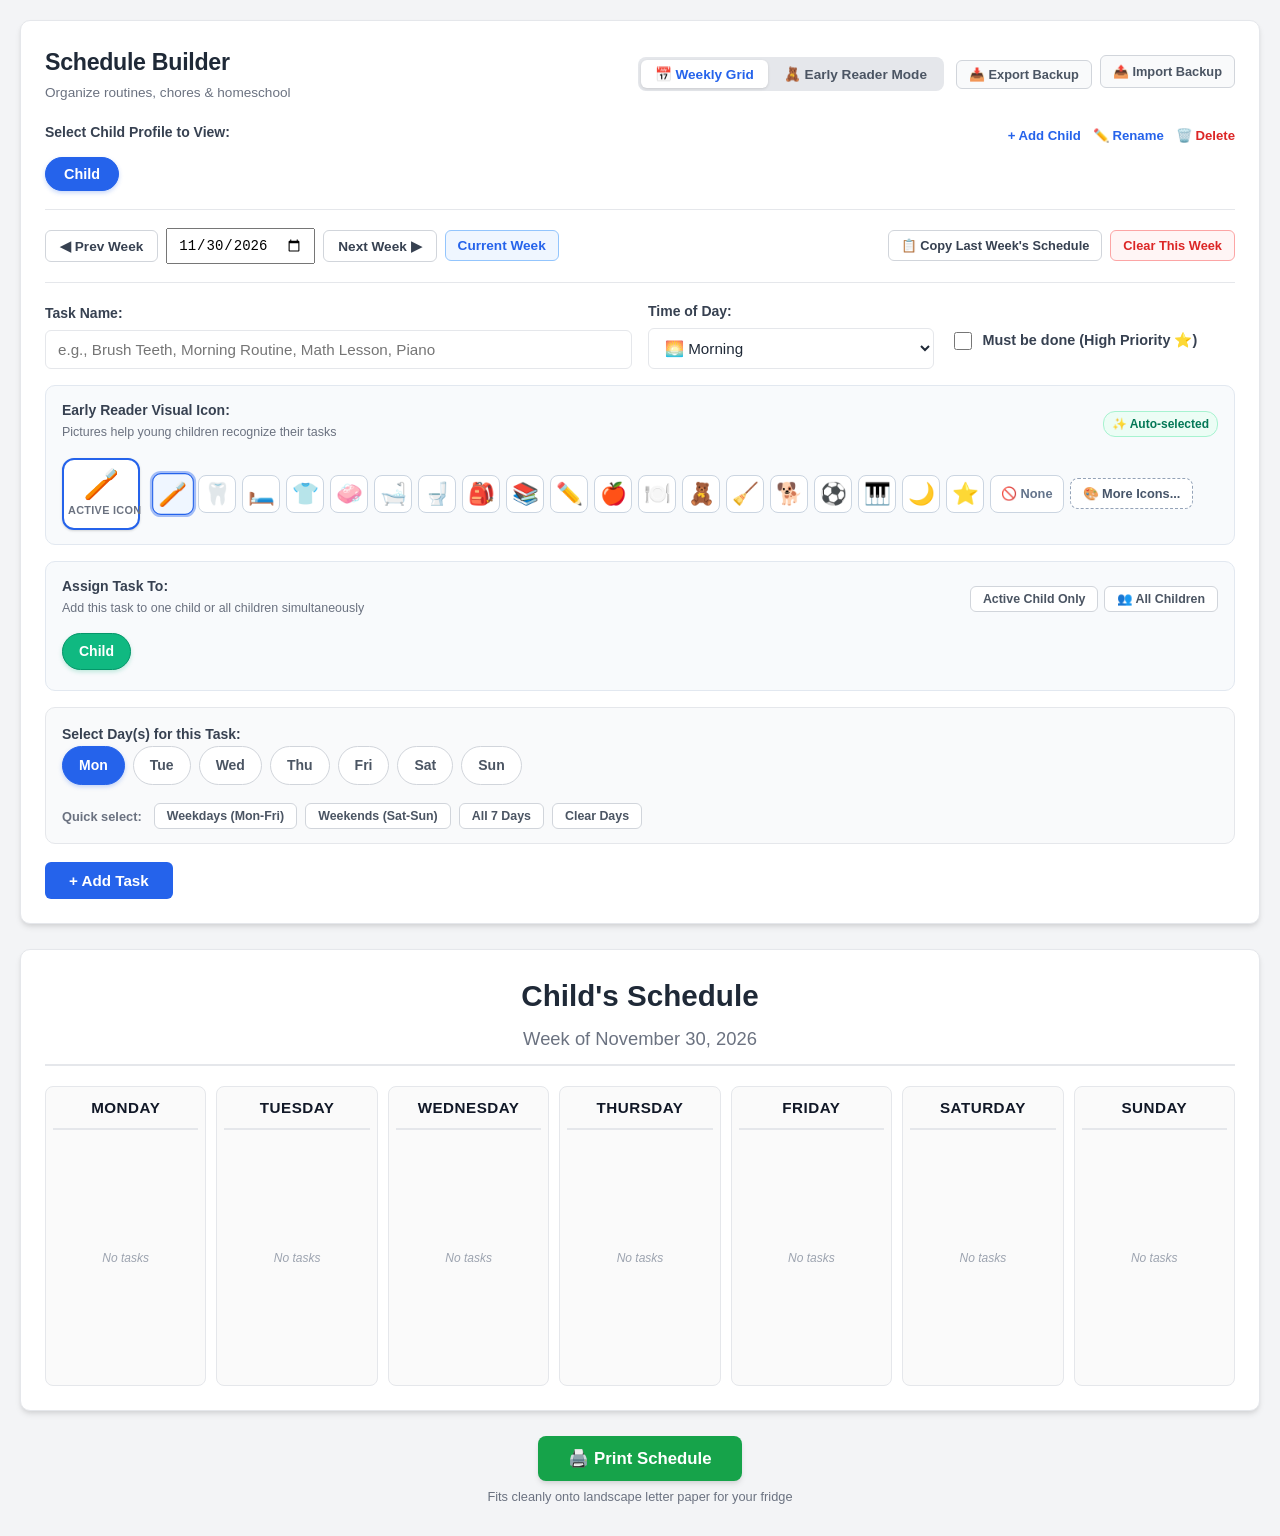
==== commit 665e0b05: "Update to text box and tasks assigned to multiple children" ====
--- a/index.html
+++ b/index.html
@@ -34,7 +34,7 @@
             <!-- 1. Child Selection / Profile Management -->
             <div class="child-management-section">
                 <div class="section-header">
-                    <label class="section-label">Select Child Profile:</label>
+                    <label class="section-label">Select Child Profile to View:</label>
                     <div class="child-actions">
                         <button type="button" id="addChildBtn" class="btn-link">+ Add Child</button>
                         <button type="button" id="renameChildBtn" class="btn-link" title="Rename currently selected child">✏️ Rename</button>
@@ -140,6 +140,23 @@
                     </div>
                 </div>
 
+                <!-- Multi-Child Assignment Section -->
+                <div class="child-assign-section" id="childAssignSection">
+                    <div class="assign-header">
+                        <label class="section-label">
+                            Assign Task To:
+                            <span class="icon-hint">Add this task to one child or all children simultaneously</span>
+                        </label>
+                        <div class="child-assign-presets">
+                            <button type="button" class="btn-preset" id="presetActiveChildOnly">Active Child Only</button>
+                            <button type="button" class="btn-preset" id="presetAllChildren">👥 All Children</button>
+                        </div>
+                    </div>
+                    <div class="child-assign-chips" id="childAssignChipsContainer">
+                        <!-- Dynamically populated checkboxes for each child -->
+                    </div>
+                </div>
+
                 <!-- Recurring / Multi-Day Selection -->
                 <div class="day-selection-section">
                     <label class="section-label">Select Day(s) for this Task:</label>
--- a/style.css
+++ b/style.css
@@ -38,7 +38,7 @@
 }
 
 .container {
-    max-width: 1320px;
+    max-width: 1340px;
     margin: 0 auto;
 }
 
@@ -419,31 +419,46 @@
     flex-wrap: wrap;
 }
 
+/* Centered Active Icon Preview Box */
 .selected-icon-preview {
     display: flex;
     flex-direction: column;
     align-items: center;
     justify-content: center;
-    width: 64px;
-    height: 64px;
+    width: 78px;
+    min-width: 78px;
+    height: 72px;
+    padding: 6px 4px;
     background: #ffffff;
     border: 2px solid var(--primary-color);
     border-radius: 12px;
     box-shadow: var(--shadow);
     flex-shrink: 0;
+    text-align: center;
 }
 
 #previewEmoji {
     font-size: 1.85rem;
     line-height: 1;
+    display: flex;
+    align-items: center;
+    justify-content: center;
+    width: 100%;
+    text-align: center;
+    margin: 0 auto;
 }
 
 .preview-label {
-    font-size: 0.65rem;
+    font-size: 0.68rem;
     font-weight: 700;
     color: var(--text-muted);
     text-transform: uppercase;
-    margin-top: 2px;
+    margin-top: 4px;
+    text-align: center;
+    letter-spacing: 0.3px;
+    width: 100%;
+    white-space: nowrap;
+    display: block;
 }
 
 .quick-icons {
@@ -506,6 +521,71 @@
     background-color: #f1f5f9;
     border-color: var(--primary-color);
     color: var(--primary-color);
+}
+
+/* --- Multi-Child Assignment Section --- */
+.child-assign-section {
+    margin-top: 16px;
+    padding: 14px 16px;
+    background-color: #f8fafc;
+    border: 1px solid #e2e8f0;
+    border-radius: var(--radius);
+}
+
+.assign-header {
+    display: flex;
+    justify-content: space-between;
+    align-items: center;
+    margin-bottom: 10px;
+    flex-wrap: wrap;
+    gap: 8px;
+}
+
+.child-assign-presets {
+    display: flex;
+    gap: 6px;
+}
+
+.child-assign-chips {
+    display: flex;
+    flex-wrap: wrap;
+    gap: 8px;
+}
+
+.child-assign-chip {
+    cursor: pointer;
+    user-select: none;
+}
+
+.child-assign-chip input[type="checkbox"] {
+    position: absolute;
+    opacity: 0;
+    pointer-events: none;
+}
+
+.child-assign-chip span {
+    display: inline-flex;
+    align-items: center;
+    gap: 6px;
+    padding: 7px 16px;
+    background-color: #ffffff;
+    border: 1px solid #cbd5e1;
+    border-radius: 20px;
+    font-size: 0.875rem;
+    font-weight: 600;
+    color: #475569;
+    transition: all 0.15s ease-in-out;
+}
+
+.child-assign-chip input[type="checkbox"]:checked + span {
+    background-color: #10b981;
+    color: #ffffff;
+    border-color: #059669;
+    box-shadow: 0 2px 4px rgba(16, 185, 129, 0.25);
+}
+
+.child-assign-chip:hover span {
+    border-color: #10b981;
 }
 
 /* --- Recurring / Multi-Day Selection Chips --- */
@@ -692,10 +772,11 @@
     background-color: #fafafa;
     border: 1px solid var(--border-color);
     border-radius: 8px;
-    padding: 10px 8px;
+    padding: 10px 7px;
     display: flex;
     flex-direction: column;
     min-height: 300px;
+    min-width: 0;
 }
 
 .day-column h3 {
@@ -734,21 +815,23 @@
 
 .time-block li {
     background-color: #ffffff;
-    padding: 6px 8px;
+    padding: 5px 6px;
     border-radius: 6px;
-    margin-bottom: 6px;
+    margin-bottom: 5px;
     border: 1px solid #e5e7eb;
     box-shadow: 0 1px 2px rgba(0, 0, 0, 0.04);
     display: flex;
     align-items: center;
-    gap: 7px;
-    font-size: 0.85rem;
-    transition: background-color 0.15s, transform 0.1s;
+    gap: 6px;
+    font-size: 0.825rem;
+    transition: background-color 0.15s, border-color 0.15s;
     position: relative;
+    min-width: 0;
 }
 
 .time-block li:hover {
     background-color: #f9fafb;
+    border-color: #cbd5e1;
 }
 
 .time-block li.completed {
@@ -768,23 +851,34 @@
 
 .task-checkbox {
     cursor: pointer;
-    min-width: 16px;
-    min-height: 16px;
+    min-width: 15px;
+    width: 15px;
+    height: 15px;
     accent-color: var(--primary-color);
+    flex-shrink: 0;
+    margin: 0;
 }
 
 .task-icon {
-    font-size: 1.25rem;
+    font-size: 1.15rem;
     line-height: 1;
     flex-shrink: 0;
     display: inline-flex;
     align-items: center;
     justify-content: center;
-}
-
+    width: 20px;
+    text-align: center;
+}
+
+/* Smooth unfragmented task text wrapping */
 .task-name {
-    flex-grow: 1;
-    word-break: break-word;
+    flex: 1 1 auto;
+    min-width: 0;
+    overflow-wrap: break-word;
+    word-break: normal;
+    hyphens: auto;
+    font-size: 0.825rem;
+    line-height: 1.35;
     color: var(--text-main);
 }
 
@@ -794,26 +888,37 @@
     margin-left: 2px;
 }
 
+/* Overlay action buttons on hover so they never steal layout width from text */
 .task-item-actions {
-    display: flex;
+    position: absolute;
+    right: 3px;
+    top: 50%;
+    transform: translateY(-50%);
+    background: rgba(255, 255, 255, 0.96);
+    border: 1px solid #d1d5db;
+    border-radius: 4px;
+    box-shadow: 0 1px 4px rgba(0, 0, 0, 0.15);
+    display: none;
+    align-items: center;
     gap: 2px;
-    opacity: 0;
-    transition: opacity 0.15s ease;
+    padding: 1px 3px;
+    z-index: 5;
 }
 
 .time-block li:hover .task-item-actions {
-    opacity: 1;
+    display: flex;
 }
 
 .task-btn-action {
     background: transparent;
     border: none;
-    color: #9ca3af;
+    color: #64748b;
     cursor: pointer;
     padding: 2px 4px;
     font-size: 0.75rem;
     border-radius: 3px;
     transition: color 0.15s, background-color 0.15s;
+    line-height: 1;
 }
 
 .task-btn-action:hover {
@@ -1024,6 +1129,7 @@
     flex: 1;
     display: flex;
     flex-direction: column;
+    min-width: 0;
 }
 
 .reader-task-title {
@@ -1031,6 +1137,7 @@
     font-weight: 700;
     color: var(--text-main);
     line-height: 1.3;
+    overflow-wrap: break-word;
 }
 
 .reader-task-tag {
@@ -1044,6 +1151,7 @@
     display: flex;
     align-items: center;
     gap: 8px;
+    flex-shrink: 0;
 }
 
 .btn-speak {
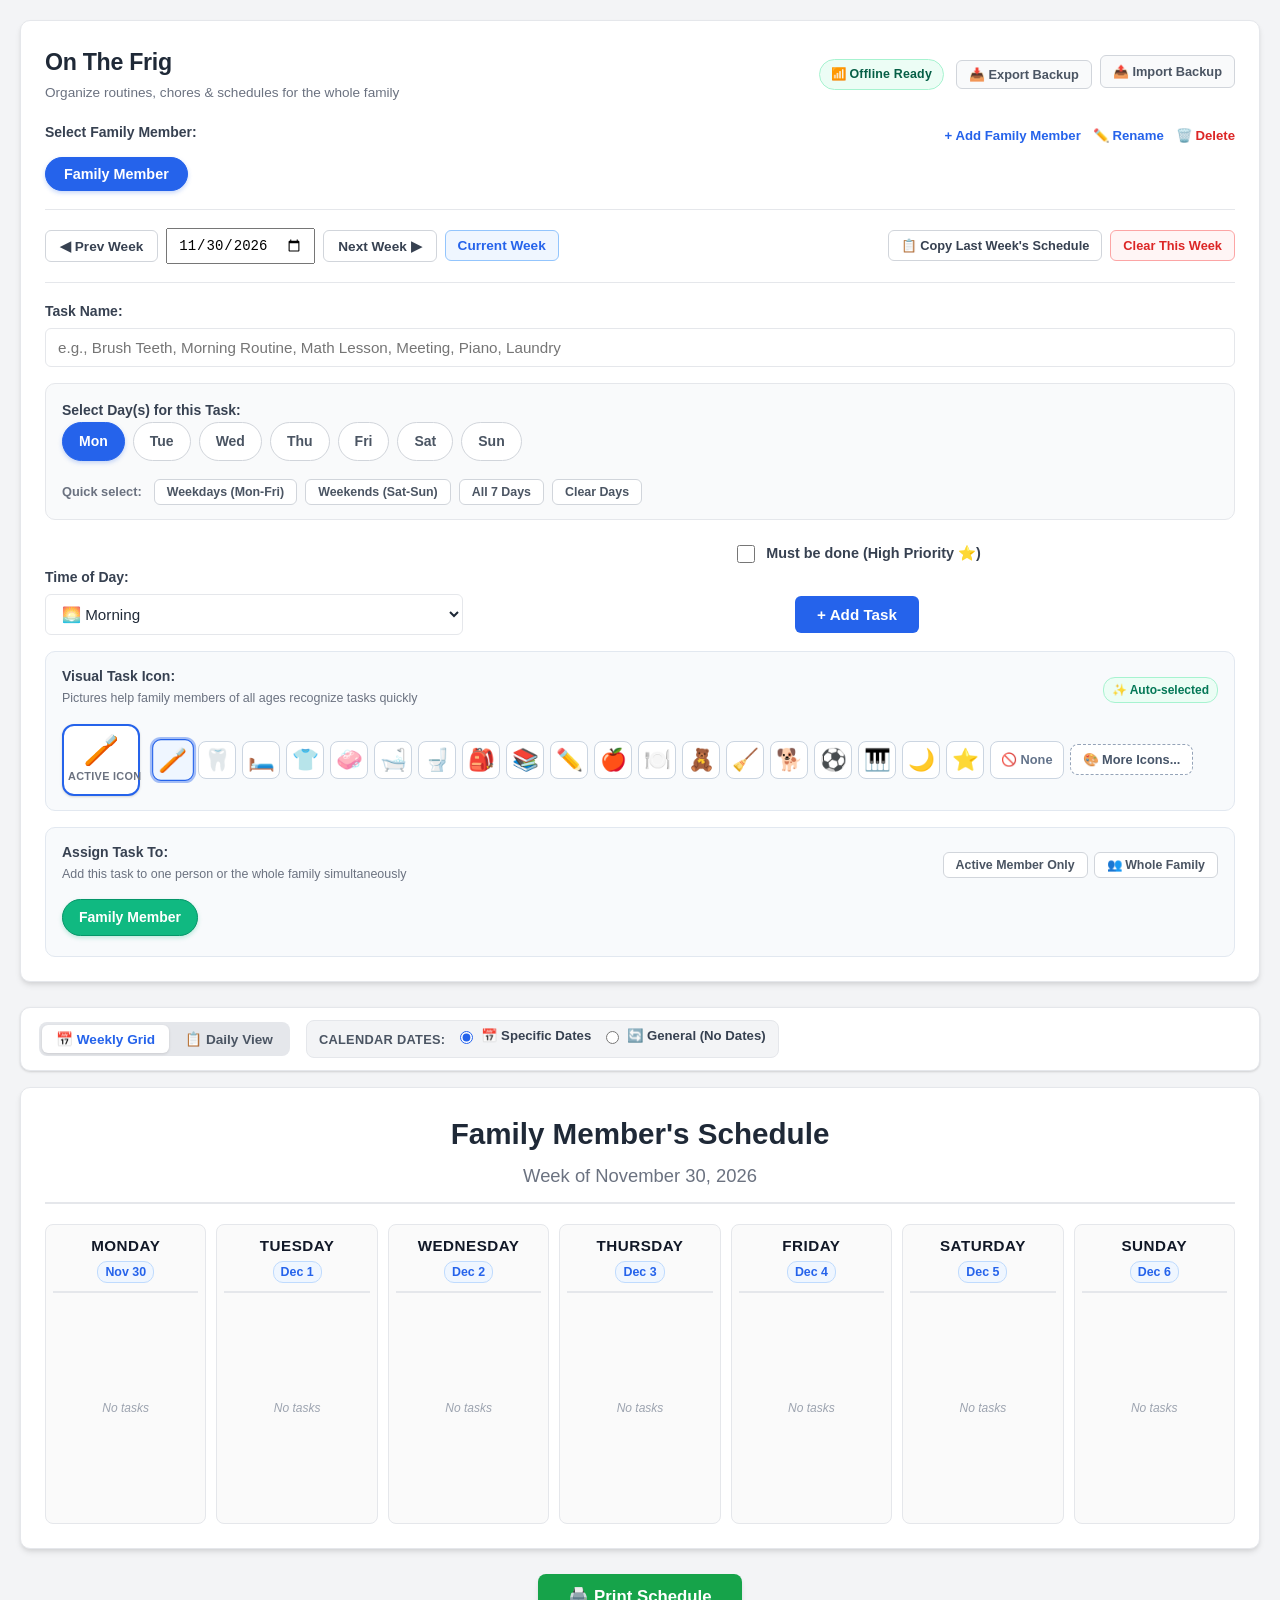
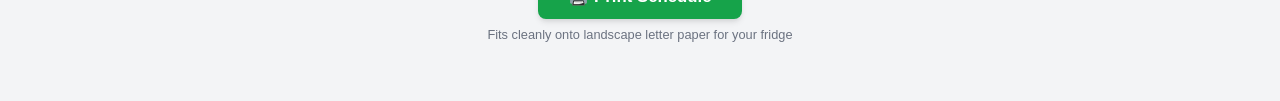
==== commit 537b297c: "Enhance On The Frig: family profiles, daily view, layout redesign, calendar date toggle, print track" ====
--- a/index.html
+++ b/index.html
@@ -3,26 +3,31 @@
 <head>
     <meta charset="UTF-8">
     <meta name="viewport" content="width=device-width, initial-scale=1.0">
-    <title>Weekly Schedule Planner - OnTheFrig</title>
+    <title>On The Frig - Weekly Schedule & Daily Routine</title>
+    <link rel="manifest" href="manifest.json">
+    <meta name="theme-color" content="#2563eb">
+    <link rel="apple-touch-icon" href="icon-192.png">
+    <link rel="icon" type="image/png" href="icon-192.png">
     <link rel="stylesheet" href="style.css">
 </head>
 <body>
+
+    <!-- Print / Offline Toast Notification Container -->
+    <div id="toastNotification" class="toast-notification no-print" role="alert" aria-live="polite"></div>
 
     <div class="container">
         <!-- Controls & Planning Section (Hidden when printing) -->
         <div class="controls no-print">
             <div class="app-header">
                 <div class="header-branding">
-                    <h2>Schedule Builder</h2>
-                    <span class="header-tagline">Organize routines, chores & homeschool</span>
+                    <h2>On The Frig</h2>
+                    <span class="header-tagline">Organize routines, chores & schedules for the whole family</span>
                 </div>
                 <div class="header-actions">
-                    <div class="view-mode-toggle">
-                        <button type="button" id="viewWeeklyBtn" class="btn-mode active" title="Switch to 7-Day Weekly Grid">📅 Weekly Grid</button>
-                        <button type="button" id="viewEarlyReaderBtn" class="btn-mode" title="Switch to Picture-Card View for Early Readers">🧸 Early Reader Mode</button>
-                    </div>
+                    <span id="offlineStatus" class="offline-badge" title="Works 100% offline — changes save automatically on this device">📶 Offline Ready</span>
+                    <button type="button" id="installPwaBtn" class="btn-secondary-sm" style="display: none;" title="Install On The Frig to your home screen or desktop">📲 Install App</button>
                     <div class="backup-actions">
-                        <button type="button" id="exportDataBtn" class="btn-secondary-sm" title="Download a backup file of all children and schedules">📥 Export Backup</button>
+                        <button type="button" id="exportDataBtn" class="btn-secondary-sm" title="Download a backup file of all family members and schedules">📥 Export Backup</button>
                         <label class="btn-secondary-sm btn-file-label" title="Import schedule data from a backup file">
                             📤 Import Backup
                             <input type="file" id="importFileInput" accept=".json" style="display: none;">
@@ -31,18 +36,18 @@
                 </div>
             </div>
 
-            <!-- 1. Child Selection / Profile Management -->
+            <!-- 1. Family Member Selection / Profile Management -->
             <div class="child-management-section">
                 <div class="section-header">
-                    <label class="section-label">Select Child Profile to View:</label>
+                    <label class="section-label">Select Family Member:</label>
                     <div class="child-actions">
-                        <button type="button" id="addChildBtn" class="btn-link">+ Add Child</button>
-                        <button type="button" id="renameChildBtn" class="btn-link" title="Rename currently selected child">✏️ Rename</button>
-                        <button type="button" id="deleteChildBtn" class="btn-link text-danger" title="Remove currently selected child">🗑️ Delete</button>
+                        <button type="button" id="addChildBtn" class="btn-link">+ Add Family Member</button>
+                        <button type="button" id="renameChildBtn" class="btn-link" title="Rename currently selected family member">✏️ Rename</button>
+                        <button type="button" id="deleteChildBtn" class="btn-link text-danger" title="Remove currently selected family member">🗑️ Delete</button>
                     </div>
                 </div>
                 <div class="child-tabs" id="childTabsContainer">
-                    <!-- Dynamically populated child tabs -->
+                    <!-- Dynamically populated family member tabs -->
                 </div>
             </div>
 
@@ -72,92 +77,16 @@
 
             <!-- 3. Task Creation Form -->
             <div class="task-form">
-                <div class="input-grid">
-                    <div class="form-group flex-2">
+                <!-- Task Name Row -->
+                <div class="form-row-task-name">
+                    <div class="form-group flex-full">
                         <label for="taskName">Task Name:</label>
-                        <input type="text" id="taskName" placeholder="e.g., Brush Teeth, Morning Routine, Math Lesson, Piano" list="taskHistory" autocomplete="off">
+                        <input type="text" id="taskName" placeholder="e.g., Brush Teeth, Morning Routine, Math Lesson, Meeting, Piano, Laundry" list="taskHistory" autocomplete="off">
                         <datalist id="taskHistory"></datalist>
                     </div>
-
-                    <div class="form-group">
-                        <label for="timeOfDay">Time of Day:</label>
-                        <select id="timeOfDay">
-                            <option value="Morning">🌅 Morning</option>
-                            <option value="Lunch">🥪 Lunch</option>
-                            <option value="Afternoon">☀️ Afternoon</option>
-                            <option value="Nighttime">🌙 Nighttime</option>
-                        </select>
-                    </div>
-
-                    <div class="form-group">
-                        <label class="checkbox-label" for="isMustDo">
-                            <input type="checkbox" id="isMustDo">
-                            <span>Must be done (High Priority ⭐)</span>
-                        </label>
-                    </div>
-                </div>
-
-                <!-- Early Reader Icon Selection -->
-                <div class="icon-selection-section">
-                    <div class="icon-header">
-                        <label class="section-label">
-                            Early Reader Visual Icon:
-                            <span class="icon-hint">Pictures help young children recognize their tasks</span>
-                        </label>
-                        <span id="autoIconBadge" class="auto-badge" title="Icon automatically detected from task name">✨ Auto-selected</span>
-                    </div>
-
-                    <div class="icon-picker-bar">
-                        <div class="selected-icon-preview" id="selectedIconPreview" title="Current selected icon">
-                            <span id="previewEmoji">🪥</span>
-                            <span class="preview-label">Active Icon</span>
-                        </div>
-
-                        <div class="quick-icons" id="quickIconsContainer">
-                            <!-- Popular Quick Icons -->
-                            <button type="button" class="icon-chip active" data-icon="🪥" title="Toothbrush">🪥</button>
-                            <button type="button" class="icon-chip" data-icon="🦷" title="Tooth">🦷</button>
-                            <button type="button" class="icon-chip" data-icon="🛏️" title="Make Bed">🛏️</button>
-                            <button type="button" class="icon-chip" data-icon="👕" title="Get Dressed">👕</button>
-                            <button type="button" class="icon-chip" data-icon="🧼" title="Wash Hands">🧼</button>
-                            <button type="button" class="icon-chip" data-icon="🛁" title="Bath / Shower">🛁</button>
-                            <button type="button" class="icon-chip" data-icon="🚽" title="Potty">🚽</button>
-                            <button type="button" class="icon-chip" data-icon="🎒" title="Pack Backpack">🎒</button>
-                            <button type="button" class="icon-chip" data-icon="📚" title="Reading / Books">📚</button>
-                            <button type="button" class="icon-chip" data-icon="✏️" title="Schoolwork / Writing">✏️</button>
-                            <button type="button" class="icon-chip" data-icon="🍎" title="Snack / Fruit">🍎</button>
-                            <button type="button" class="icon-chip" data-icon="🍽️" title="Eat Meal">🍽️</button>
-                            <button type="button" class="icon-chip" data-icon="🧸" title="Clean Up Toys">🧸</button>
-                            <button type="button" class="icon-chip" data-icon="🧹" title="Chore / Sweep">🧹</button>
-                            <button type="button" class="icon-chip" data-icon="🐕" title="Pet Care">🐕</button>
-                            <button type="button" class="icon-chip" data-icon="⚽" title="Play / Sports">⚽</button>
-                            <button type="button" class="icon-chip" data-icon="🎹" title="Music / Piano">🎹</button>
-                            <button type="button" class="icon-chip" data-icon="🌙" title="Bedtime">🌙</button>
-                            <button type="button" class="icon-chip" data-icon="⭐" title="Reward / Star">⭐</button>
-                            <button type="button" class="icon-chip" data-icon="" title="No Icon / Text Only">🚫 None</button>
-                            <button type="button" class="icon-chip-more" id="openMoreIconsBtn" title="Browse full icon categories">🎨 More Icons...</button>
-                        </div>
-                    </div>
-                </div>
-
-                <!-- Multi-Child Assignment Section -->
-                <div class="child-assign-section" id="childAssignSection">
-                    <div class="assign-header">
-                        <label class="section-label">
-                            Assign Task To:
-                            <span class="icon-hint">Add this task to one child or all children simultaneously</span>
-                        </label>
-                        <div class="child-assign-presets">
-                            <button type="button" class="btn-preset" id="presetActiveChildOnly">Active Child Only</button>
-                            <button type="button" class="btn-preset" id="presetAllChildren">👥 All Children</button>
-                        </div>
-                    </div>
-                    <div class="child-assign-chips" id="childAssignChipsContainer">
-                        <!-- Dynamically populated checkboxes for each child -->
-                    </div>
-                </div>
-
-                <!-- Recurring / Multi-Day Selection -->
+                </div>
+
+                <!-- Requirement 3: Day selection row directly under Task Name field -->
                 <div class="day-selection-section">
                     <label class="section-label">Select Day(s) for this Task:</label>
                     
@@ -180,16 +109,124 @@
                     </div>
                 </div>
 
-                <div class="form-actions">
-                    <button type="button" id="addTaskBtn" class="btn-primary">+ Add Task</button>
-                </div>
+                <!-- Requirement 1: Time of Day, Priority, and + Add Task button to the right of Must be done -->
+                <div class="task-timing-priority-row">
+                    <div class="form-group time-group">
+                        <label for="timeOfDay">Time of Day:</label>
+                        <select id="timeOfDay">
+                            <option value="Morning">🌅 Morning</option>
+                            <option value="Lunch">🥪 Lunch</option>
+                            <option value="Afternoon">☀️ Afternoon</option>
+                            <option value="Nighttime">🌙 Nighttime</option>
+                        </select>
+                    </div>
+
+                    <div class="form-group priority-add-group">
+                        <label class="checkbox-label" for="isMustDo" title="Highlight this task as high priority">
+                            <input type="checkbox" id="isMustDo">
+                            <span>Must be done (High Priority ⭐)</span>
+                        </label>
+                        <button type="button" id="addTaskBtn" class="btn-primary">+ Add Task</button>
+                    </div>
+                </div>
+
+                <!-- Visual Icon Selection -->
+                <div class="icon-selection-section">
+                    <div class="icon-header">
+                        <label class="section-label">
+                            Visual Task Icon:
+                            <span class="icon-hint">Pictures help family members of all ages recognize tasks quickly</span>
+                        </label>
+                        <span id="autoIconBadge" class="auto-badge" title="Icon automatically detected from task name">✨ Auto-selected</span>
+                    </div>
+
+                    <div class="icon-picker-bar">
+                        <div class="selected-icon-preview" id="selectedIconPreview" title="Current selected icon">
+                            <span id="previewEmoji">🪥</span>
+                            <span class="preview-label">Active Icon</span>
+                        </div>
+
+                        <div class="quick-icons" id="quickIconsContainer">
+                            <!-- Popular Quick Icons -->
+                            <button type="button" class="icon-chip active" data-icon="🪥" title="Toothbrush">🪥</button>
+                            <button type="button" class="icon-chip" data-icon="🦷" title="Tooth">🦷</button>
+                            <button type="button" class="icon-chip" data-icon="🛏️" title="Make Bed">🛏️</button>
+                            <button type="button" class="icon-chip" data-icon="👕" title="Get Dressed">👕</button>
+                            <button type="button" class="icon-chip" data-icon="🧼" title="Wash Hands">🧼</button>
+                            <button type="button" class="icon-chip" data-icon="🛁" title="Bath / Shower">🛁</button>
+                            <button type="button" class="icon-chip" data-icon="🚽" title="Bathroom">🚽</button>
+                            <button type="button" class="icon-chip" data-icon="🎒" title="Pack Backpack / Bag">🎒</button>
+                            <button type="button" class="icon-chip" data-icon="📚" title="Reading / Books">📚</button>
+                            <button type="button" class="icon-chip" data-icon="✏️" title="Schoolwork / Writing">✏️</button>
+                            <button type="button" class="icon-chip" data-icon="🍎" title="Snack / Fruit">🍎</button>
+                            <button type="button" class="icon-chip" data-icon="🍽️" title="Eat Meal">🍽️</button>
+                            <button type="button" class="icon-chip" data-icon="🧸" title="Clean Up Toys">🧸</button>
+                            <button type="button" class="icon-chip" data-icon="🧹" title="Chore / Sweep">🧹</button>
+                            <button type="button" class="icon-chip" data-icon="🐕" title="Pet Care">🐕</button>
+                            <button type="button" class="icon-chip" data-icon="⚽" title="Play / Exercise / Sports">⚽</button>
+                            <button type="button" class="icon-chip" data-icon="🎹" title="Music / Piano">🎹</button>
+                            <button type="button" class="icon-chip" data-icon="🌙" title="Bedtime">🌙</button>
+                            <button type="button" class="icon-chip" data-icon="⭐" title="Reward / Star">⭐</button>
+                            <button type="button" class="icon-chip" data-icon="" title="No Icon / Text Only">🚫 None</button>
+                            <button type="button" class="icon-chip-more" id="openMoreIconsBtn" title="Browse full icon categories">🎨 More Icons...</button>
+                        </div>
+                    </div>
+                </div>
+
+                <!-- Family Member Assignment Section -->
+                <div class="child-assign-section" id="childAssignSection">
+                    <div class="assign-header">
+                        <label class="section-label">
+                            Assign Task To:
+                            <span class="icon-hint">Add this task to one person or the whole family simultaneously</span>
+                        </label>
+                        <div class="child-assign-presets">
+                            <button type="button" class="btn-preset" id="presetActiveChildOnly">Active Member Only</button>
+                            <button type="button" class="btn-preset" id="presetAllChildren">👥 Whole Family</button>
+                        </div>
+                    </div>
+                    <div class="child-assign-chips" id="childAssignChipsContainer">
+                        <!-- Dynamically populated checkboxes for each family member -->
+                    </div>
+                </div>
+            </div>
+        </div>
+
+        <!-- Requirement 2: View Mode Switcher directly above the schedule -->
+        <!-- Requirement 6: Calendar Date Mode Radio Toggle -->
+        <!-- Requirement 7: Printed indicator -->
+        <div class="schedule-top-bar no-print">
+            <div class="schedule-top-left">
+                <div class="view-mode-toggle" role="tablist" aria-label="Schedule View Modes">
+                    <button type="button" id="viewWeeklyBtn" class="btn-mode active" title="Switch to 7-Day Weekly Grid View">📅 Weekly Grid</button>
+                    <button type="button" id="viewDailyBtn" class="btn-mode" title="Switch to Daily View">📋 Daily View</button>
+                </div>
+
+                <!-- Requirement 6: Radio buttons for numerical date vs general non-date schedule -->
+                <div class="calendar-date-mode-toggle" title="Choose whether calendar columns display specific dates or a reusable generic schedule">
+                    <span class="mode-label">Calendar Dates:</span>
+                    <label class="date-mode-radio">
+                        <input type="radio" name="calendarDateMode" value="dated" checked>
+                        <span>📅 Specific Dates</span>
+                    </label>
+                    <label class="date-mode-radio">
+                        <input type="radio" name="calendarDateMode" value="general">
+                        <span>🔄 General (No Dates)</span>
+                    </label>
+                </div>
+            </div>
+
+            <!-- Requirement 7: Print status banner -->
+            <div id="printStatusBanner" class="print-status-banner" style="display: none;" title="Print activity status">
+                <span class="print-status-icon">🖨️</span>
+                <span id="printStatusText">Last printed: Today</span>
             </div>
         </div>
 
         <!-- VIEW 1: Printable 7-Day Schedule Grid -->
         <div id="printableArea" class="schedule-view">
             <div id="scheduleHeader">
-                <h1 id="displayName">Child's Schedule</h1>
+                <h1 id="displayName">Family Member's Schedule</h1>
                 <h2 id="displayDate">Week of...</h2>
             </div>
             <div class="schedule-grid" id="schedule-grid-container">
@@ -197,32 +234,35 @@
             </div>
         </div>
 
-        <!-- VIEW 2: Early Reader Picture Routine Board -->
+        <!-- VIEW 2: Daily View (Picture Routine Cards) -->
         <div id="earlyReaderView" class="schedule-view" style="display: none;">
             <div class="reader-board-header">
                 <div class="reader-header-info">
-                    <h1 id="readerDisplayName">Child's Daily Routine</h1>
+                    <h1 id="readerDisplayName">Family Member's Daily Routine</h1>
                     <div class="reader-subhead">
-                        <span id="readerDisplayDate">Today's Picture Routine</span>
-                        <span class="early-reader-badge">🧸 Early Reader Visual Board</span>
+                        <span id="readerDisplayDate">Today's Routine</span>
+                        <span class="early-reader-badge">📋 Daily Routine View</span>
                     </div>
                 </div>
                 
-                <!-- Day selector for Early Reader View -->
+                <!-- Day selector for Daily View -->
                 <div class="reader-day-selector no-print" id="readerDaySelector">
                     <!-- Monday .. Sunday tabs -->
                 </div>
             </div>
 
             <div class="reader-routine-container" id="readerRoutineContainer">
-                <!-- Dynamically populated Time of Day picture cards -->
+                <!-- Dynamically populated Time of Day cards -->
             </div>
         </div>
         
-        <!-- Print Action -->
+        <!-- Print Action & Status Bar -->
         <div class="print-action-bar no-print">
-            <button id="printBtn" class="btn-print">🖨️ Print Schedule</button>
-            <span class="print-hint" id="printHint">Fits cleanly onto landscape letter paper for your fridge</span>
+            <div class="print-button-group">
+                <button id="printBtn" class="btn-print">🖨️ Print Schedule</button>
+                <span class="print-hint" id="printHint">Fits cleanly onto landscape letter paper for your fridge</span>
+            </div>
+            <span id="lastPrintedHint" class="last-printed-hint"></span>
         </div>
     </div>
 
@@ -230,7 +270,7 @@
     <div id="iconModal" class="modal-overlay" style="display: none;">
         <div class="modal-card">
             <div class="modal-header">
-                <h3>Select an Early Reader Icon</h3>
+                <h3>Select a Visual Icon</h3>
                 <button type="button" id="closeIconModalBtn" class="modal-close-btn">✕</button>
             </div>
             <div class="modal-body" id="iconCategoriesContainer">
--- a/style.css
+++ b/style.css
@@ -117,6 +117,44 @@
     display: flex;
     gap: 8px;
     align-items: center;
+    flex-wrap: wrap;
+}
+
+.offline-badge {
+    display: inline-flex;
+    align-items: center;
+    padding: 5px 11px;
+    background-color: #ecfdf5;
+    border: 1px solid #a7f3d0;
+    color: #065f46;
+    border-radius: 20px;
+    font-size: 0.775rem;
+    font-weight: 700;
+    letter-spacing: 0.2px;
+}
+
+.offline-badge.offline-active {
+    background-color: #fef3c7;
+    border-color: #fde68a;
+    color: #92400e;
+}
+
+.toast-notification {
+    position: fixed;
+    top: 20px;
+    right: 20px;
+    z-index: 9999;
+    background: #1e293b;
+    color: #ffffff;
+    padding: 12px 20px;
+    border-radius: 8px;
+    box-shadow: var(--shadow-lg);
+    font-size: 0.9rem;
+    font-weight: 600;
+    display: none;
+    align-items: center;
+    gap: 10px;
+    max-width: 90vw;
 }
 
 .btn-secondary-sm {
@@ -312,21 +350,52 @@
     border-color: var(--danger-color);
 }
 
-/* --- Task Input Grid --- */
-.input-grid {
-    display: grid;
-    grid-template-columns: repeat(auto-fit, minmax(220px, 1fr));
-    gap: 16px;
-    align-items: end;
+/* --- Task Creation Form Layout --- */
+.form-row-task-name {
+    margin-bottom: 14px;
 }
 
 .form-group {
     display: flex;
     flex-direction: column;
+}
+
+.form-group.flex-full {
+    width: 100%;
 }
 
 .form-group.flex-2 {
     grid-column: span 2;
+}
+
+/* Row with Time of Day, Priority Checkbox, and + Add Task button to its right */
+.task-timing-priority-row {
+    display: flex;
+    align-items: flex-end;
+    gap: 16px;
+    margin-top: 14px;
+    margin-bottom: 16px;
+    flex-wrap: wrap;
+}
+
+.task-timing-priority-row .time-group {
+    flex: 1 1 200px;
+    min-width: 180px;
+}
+
+.task-timing-priority-row .priority-add-group {
+    display: flex;
+    align-items: center;
+    gap: 16px;
+    flex: 2 1 320px;
+    justify-content: space-between;
+    flex-wrap: wrap;
+    padding-bottom: 2px;
+}
+
+.task-timing-priority-row .btn-primary {
+    white-space: nowrap;
+    padding: 10px 22px;
 }
 
 label {
@@ -363,7 +432,7 @@
     cursor: pointer;
     font-weight: 600;
     font-size: 0.9rem;
-    padding: 10px 0;
+    padding: 8px 0;
     user-select: none;
 }
 
@@ -703,6 +772,13 @@
     display: flex;
     flex-direction: column;
     align-items: center;
+    gap: 8px;
+}
+
+.print-button-group {
+    display: flex;
+    flex-direction: column;
+    align-items: center;
     gap: 6px;
 }
 
@@ -730,6 +806,88 @@
 .print-hint {
     font-size: 0.8rem;
     color: var(--text-muted);
+}
+
+.last-printed-hint {
+    font-size: 0.825rem;
+    font-weight: 600;
+    color: #059669;
+    min-height: 1.2rem;
+}
+
+/* --- Schedule Top Bar (Directly Above Schedule) --- */
+.schedule-top-bar {
+    display: flex;
+    justify-content: space-between;
+    align-items: center;
+    background: var(--card-bg);
+    padding: 12px 18px;
+    border-radius: var(--radius);
+    border: 1px solid var(--border-color);
+    box-shadow: var(--shadow);
+    margin-bottom: 16px;
+    flex-wrap: wrap;
+    gap: 12px;
+}
+
+.schedule-top-left {
+    display: flex;
+    align-items: center;
+    gap: 16px;
+    flex-wrap: wrap;
+}
+
+/* Requirement 6: Date Format Mode (Show Dates vs General Reusable Schedule) */
+.calendar-date-mode-toggle {
+    display: inline-flex;
+    align-items: center;
+    gap: 10px;
+    background-color: #f3f4f6;
+    padding: 5px 12px;
+    border-radius: 8px;
+    border: 1px solid #e5e7eb;
+}
+
+.mode-label {
+    font-size: 0.8rem;
+    font-weight: 700;
+    color: #4b5563;
+    text-transform: uppercase;
+    letter-spacing: 0.3px;
+}
+
+.date-mode-radio {
+    display: inline-flex;
+    align-items: center;
+    gap: 5px;
+    cursor: pointer;
+    font-size: 0.825rem;
+    font-weight: 600;
+    color: #374151;
+    user-select: none;
+}
+
+.date-mode-radio input[type="radio"] {
+    cursor: pointer;
+    accent-color: var(--primary-color);
+}
+
+/* Requirement 7: Print status banner */
+.print-status-banner {
+    display: inline-flex;
+    align-items: center;
+    gap: 6px;
+    background-color: #ecfdf5;
+    border: 1px solid #a7f3d0;
+    color: #065f46;
+    padding: 6px 14px;
+    border-radius: 20px;
+    font-size: 0.825rem;
+    font-weight: 600;
+}
+
+.print-status-icon {
+    font-size: 1rem;
 }
 
 /* --- VIEW 1: Schedule Display Area (Weekly Grid) --- */
@@ -779,16 +937,34 @@
     min-width: 0;
 }
 
-.day-column h3 {
+.day-column-header {
     text-align: center;
     margin: 0 0 10px 0;
     padding-bottom: 8px;
+    border-bottom: 2px solid #e5e7eb;
+}
+
+.day-column-header h3 {
+    margin: 0;
+    padding: 0;
     font-size: 0.95rem;
     font-weight: 800;
     color: #111827;
-    border-bottom: 2px solid #e5e7eb;
+    border: none;
     text-transform: uppercase;
     letter-spacing: 0.5px;
+}
+
+.day-numerical-date {
+    display: inline-block;
+    margin-top: 3px;
+    font-size: 0.775rem;
+    font-weight: 700;
+    color: var(--primary-color);
+    background-color: var(--primary-light);
+    border: 1px solid #bfdbfe;
+    padding: 1px 7px;
+    border-radius: 10px;
 }
 
 .time-block {
@@ -1340,8 +1516,8 @@
 /* --- Responsive Styles for Mobile Screens --- */
 @media screen and (max-width: 900px) {
     .schedule-grid {
-        grid-template-columns: repeat(auto-fit, minmax(240px, 1fr));
-        gap: 14px;
+        grid-template-columns: repeat(auto-fit, minmax(220px, 1fr));
+        gap: 12px;
     }
 
     .form-group.flex-2 {
@@ -1359,6 +1535,128 @@
 
     .week-nav-controls, .week-tools {
         justify-content: space-between;
+    }
+
+    .schedule-top-bar {
+        flex-direction: column;
+        align-items: stretch;
+        gap: 12px;
+    }
+
+    .schedule-top-left {
+        justify-content: space-between;
+    }
+}
+
+@media screen and (max-width: 640px) {
+    body {
+        padding: 10px;
+    }
+
+    .controls {
+        padding: 16px 14px;
+        margin-bottom: 16px;
+    }
+
+    .app-header {
+        flex-direction: column;
+        align-items: flex-start;
+        gap: 12px;
+    }
+
+    .header-actions {
+        width: 100%;
+        justify-content: space-between;
+    }
+
+    .task-timing-priority-row {
+        flex-direction: column;
+        align-items: stretch;
+        gap: 12px;
+    }
+
+    .task-timing-priority-row .time-group {
+        width: 100%;
+    }
+
+    .task-timing-priority-row .priority-add-group {
+        width: 100%;
+        justify-content: space-between;
+    }
+
+    .schedule-top-left {
+        flex-direction: column;
+        align-items: stretch;
+        gap: 10px;
+    }
+
+    .view-mode-toggle {
+        display: flex;
+        width: 100%;
+    }
+
+    .view-mode-toggle .btn-mode {
+        flex: 1;
+        text-align: center;
+        padding: 8px 10px;
+    }
+
+    .calendar-date-mode-toggle {
+        justify-content: space-between;
+        width: 100%;
+    }
+
+    .day-chips {
+        justify-content: flex-start;
+    }
+
+    .day-chip span {
+        padding: 7px 12px;
+        font-size: 0.8rem;
+    }
+
+    #printableArea {
+        padding: 16px 12px;
+    }
+
+    .schedule-grid {
+        grid-template-columns: 1fr;
+        gap: 10px;
+    }
+
+    .toast-notification {
+        top: 10px;
+        right: 10px;
+        left: 10px;
+        max-width: none;
+    }
+}
+
+@media screen and (max-width: 480px) {
+    .task-timing-priority-row .priority-add-group {
+        flex-direction: column;
+        align-items: stretch;
+        gap: 10px;
+    }
+
+    .task-timing-priority-row .btn-primary {
+        width: 100%;
+        padding: 12px;
+        font-size: 1rem;
+    }
+
+    .day-presets {
+        gap: 5px;
+    }
+
+    .btn-preset {
+        padding: 5px 8px;
+        font-size: 0.72rem;
+    }
+
+    .child-assign-presets {
+        width: 100%;
+        justify-content: flex-start;
     }
 }
 
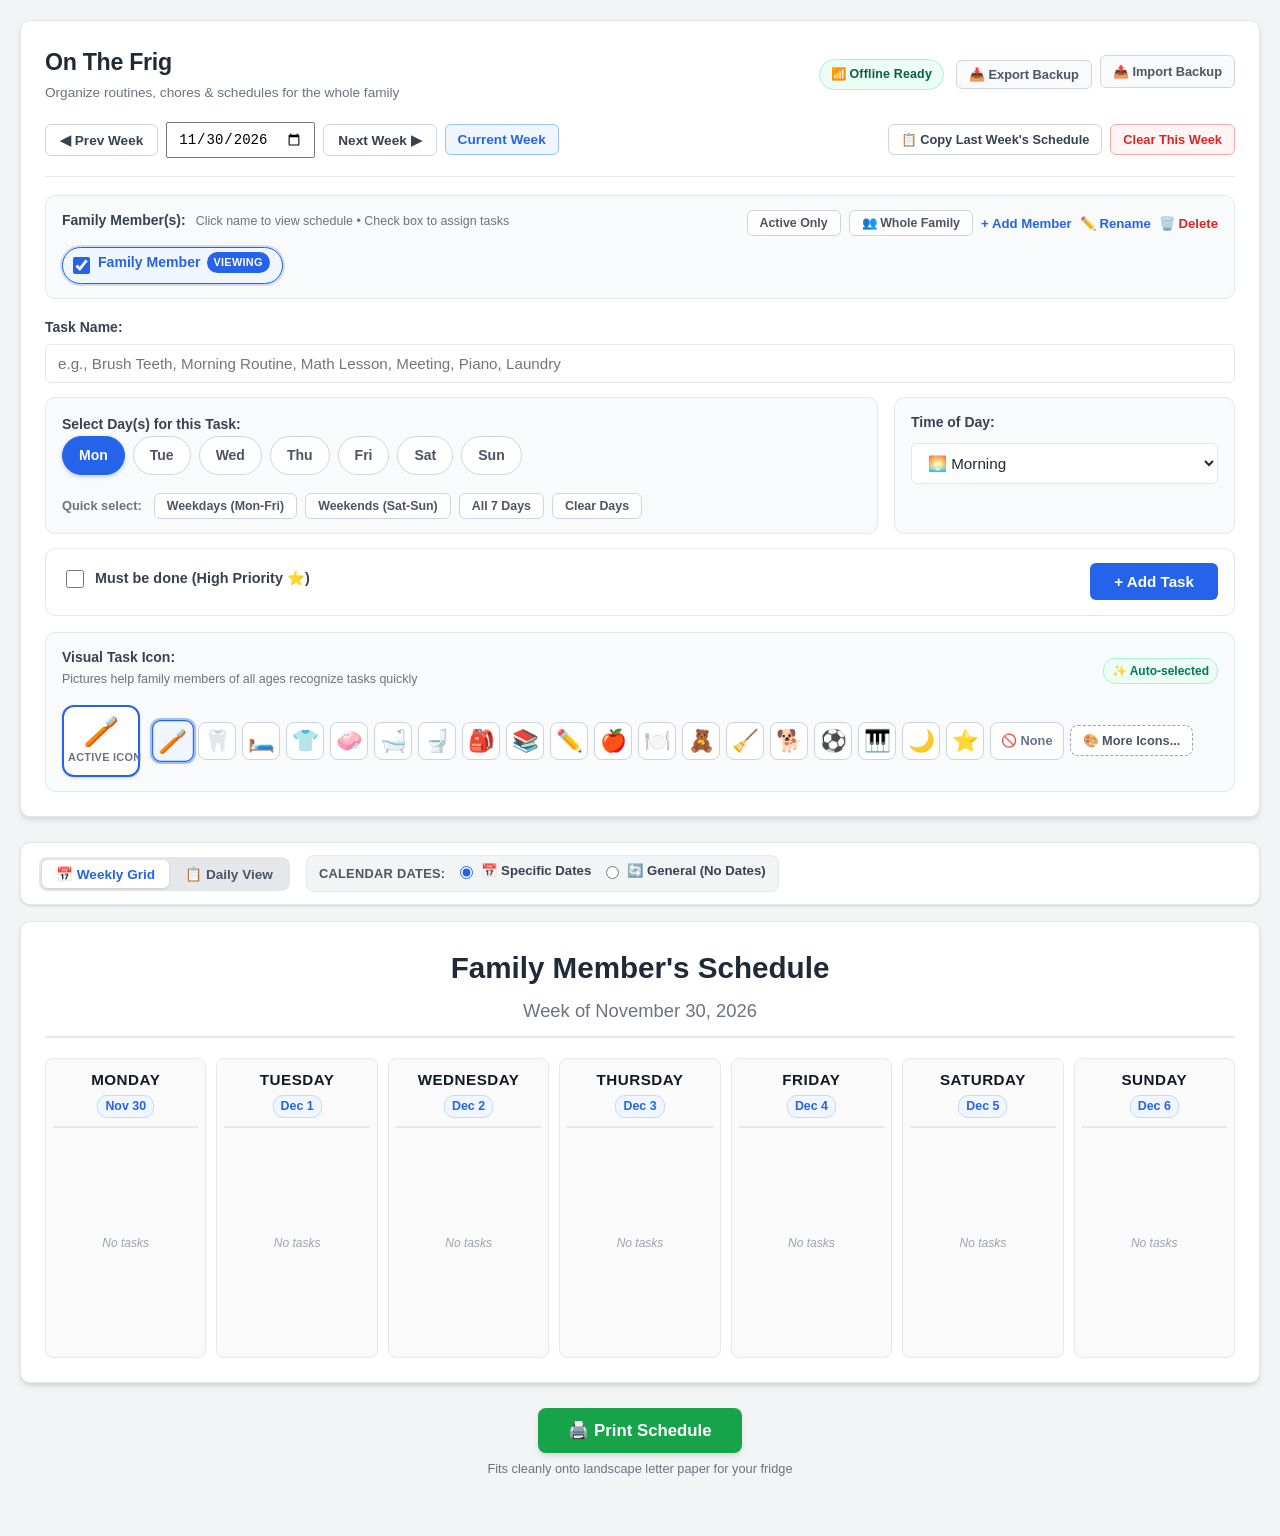
==== commit d2fd5b02: "Combine family member selection with task assignment and position Time of Day with Snack next to day" ====
--- a/index.html
+++ b/index.html
@@ -36,24 +36,7 @@
                 </div>
             </div>
 
-            <!-- 1. Family Member Selection / Profile Management -->
-            <div class="child-management-section">
-                <div class="section-header">
-                    <label class="section-label">Select Family Member:</label>
-                    <div class="child-actions">
-                        <button type="button" id="addChildBtn" class="btn-link">+ Add Family Member</button>
-                        <button type="button" id="renameChildBtn" class="btn-link" title="Rename currently selected family member">✏️ Rename</button>
-                        <button type="button" id="deleteChildBtn" class="btn-link text-danger" title="Remove currently selected family member">🗑️ Delete</button>
-                    </div>
-                </div>
-                <div class="child-tabs" id="childTabsContainer">
-                    <!-- Dynamically populated family member tabs -->
-                </div>
-            </div>
-
-            <hr class="divider">
-
-            <!-- 2. Week Navigation & History Controls -->
+            <!-- 1. Week Navigation & History Controls -->
             <div class="week-navigation-section">
                 <div class="week-nav-controls">
                     <button type="button" id="prevWeekBtn" class="btn-nav" title="View previous week">◀ Prev Week</button>
@@ -75,8 +58,28 @@
 
             <hr class="divider">
 
-            <!-- 3. Task Creation Form -->
+            <!-- 2. Task Creation & Family Member Form -->
             <div class="task-form">
+                <!-- Combined Family Member Selection & Assignment Row (Positioned right above Task Name) -->
+                <div class="family-member-section">
+                    <div class="section-header">
+                        <div class="family-label-group">
+                            <label class="section-label">Family Member(s):</label>
+                            <span class="family-hint">Click name to view schedule • Check box to assign tasks</span>
+                        </div>
+                        <div class="family-actions">
+                            <button type="button" class="btn-preset" id="presetActiveChildOnly" title="Assign task to currently viewed member only">Active Only</button>
+                            <button type="button" class="btn-preset" id="presetAllChildren" title="Assign task to all family members">👥 Whole Family</button>
+                            <button type="button" id="addChildBtn" class="btn-link">+ Add Member</button>
+                            <button type="button" id="renameChildBtn" class="btn-link" title="Rename currently selected family member">✏️ Rename</button>
+                            <button type="button" id="deleteChildBtn" class="btn-link text-danger" title="Remove currently selected family member">🗑️ Delete</button>
+                        </div>
+                    </div>
+                    <div class="family-chips-container" id="childTabsContainer">
+                        <!-- Dynamically populated family member chips -->
+                    </div>
+                </div>
+
                 <!-- Task Name Row -->
                 <div class="form-row-task-name">
                     <div class="form-group flex-full">
@@ -86,48 +89,53 @@
                     </div>
                 </div>
 
-                <!-- Requirement 3: Day selection row directly under Task Name field -->
-                <div class="day-selection-section">
-                    <label class="section-label">Select Day(s) for this Task:</label>
-                    
-                    <div class="day-chips" id="dayChipsContainer">
-                        <label class="day-chip"><input type="checkbox" name="taskDay" value="Monday" checked><span>Mon</span></label>
-                        <label class="day-chip"><input type="checkbox" name="taskDay" value="Tuesday"><span>Tue</span></label>
-                        <label class="day-chip"><input type="checkbox" name="taskDay" value="Wednesday"><span>Wed</span></label>
-                        <label class="day-chip"><input type="checkbox" name="taskDay" value="Thursday"><span>Thu</span></label>
-                        <label class="day-chip"><input type="checkbox" name="taskDay" value="Friday"><span>Fri</span></label>
-                        <label class="day-chip"><input type="checkbox" name="taskDay" value="Saturday"><span>Sat</span></label>
-                        <label class="day-chip"><input type="checkbox" name="taskDay" value="Sunday"><span>Sun</span></label>
-                    </div>
-
-                    <div class="day-presets">
-                        <span class="preset-label">Quick select:</span>
-                        <button type="button" class="btn-preset" id="presetWeekdays">Weekdays (Mon-Fri)</button>
-                        <button type="button" class="btn-preset" id="presetWeekends">Weekends (Sat-Sun)</button>
-                        <button type="button" class="btn-preset" id="presetEveryday">All 7 Days</button>
-                        <button type="button" class="btn-preset" id="presetClearDays">Clear Days</button>
-                    </div>
-                </div>
-
-                <!-- Requirement 1: Time of Day, Priority, and + Add Task button to the right of Must be done -->
-                <div class="task-timing-priority-row">
-                    <div class="form-group time-group">
-                        <label for="timeOfDay">Time of Day:</label>
-                        <select id="timeOfDay">
-                            <option value="Morning">🌅 Morning</option>
-                            <option value="Lunch">🥪 Lunch</option>
-                            <option value="Afternoon">☀️ Afternoon</option>
-                            <option value="Nighttime">🌙 Nighttime</option>
-                        </select>
-                    </div>
-
-                    <div class="form-group priority-add-group">
-                        <label class="checkbox-label" for="isMustDo" title="Highlight this task as high priority">
-                            <input type="checkbox" id="isMustDo">
-                            <span>Must be done (High Priority ⭐)</span>
-                        </label>
-                        <button type="button" id="addTaskBtn" class="btn-primary">+ Add Task</button>
-                    </div>
+                <!-- Days and Time Row (Time of Day dropdown is to the right of Select Day(s)) -->
+                <div class="days-and-time-row">
+                    <!-- Left: Select Day(s) for this Task -->
+                    <div class="day-selection-section">
+                        <label class="section-label">Select Day(s) for this Task:</label>
+                        
+                        <div class="day-chips" id="dayChipsContainer">
+                            <label class="day-chip"><input type="checkbox" name="taskDay" value="Monday" checked><span>Mon</span></label>
+                            <label class="day-chip"><input type="checkbox" name="taskDay" value="Tuesday"><span>Tue</span></label>
+                            <label class="day-chip"><input type="checkbox" name="taskDay" value="Wednesday"><span>Wed</span></label>
+                            <label class="day-chip"><input type="checkbox" name="taskDay" value="Thursday"><span>Thu</span></label>
+                            <label class="day-chip"><input type="checkbox" name="taskDay" value="Friday"><span>Fri</span></label>
+                            <label class="day-chip"><input type="checkbox" name="taskDay" value="Saturday"><span>Sat</span></label>
+                            <label class="day-chip"><input type="checkbox" name="taskDay" value="Sunday"><span>Sun</span></label>
+                        </div>
+
+                        <div class="day-presets">
+                            <span class="preset-label">Quick select:</span>
+                            <button type="button" class="btn-preset" id="presetWeekdays">Weekdays (Mon-Fri)</button>
+                            <button type="button" class="btn-preset" id="presetWeekends">Weekends (Sat-Sun)</button>
+                            <button type="button" class="btn-preset" id="presetEveryday">All 7 Days</button>
+                            <button type="button" class="btn-preset" id="presetClearDays">Clear Days</button>
+                        </div>
+                    </div>
+
+                    <!-- Right: Time of Day Dropdown (includes Snack) -->
+                    <div class="time-selection-section">
+                        <div class="form-group time-group">
+                            <label for="timeOfDay">Time of Day:</label>
+                            <select id="timeOfDay">
+                                <option value="Morning">🌅 Morning</option>
+                                <option value="Snack">🍎 Snack</option>
+                                <option value="Lunch">🥪 Lunch</option>
+                                <option value="Afternoon">☀️ Afternoon</option>
+                                <option value="Nighttime">🌙 Nighttime</option>
+                            </select>
+                        </div>
+                    </div>
+                </div>
+
+                <!-- Priority Checkbox and + Add Task button to its right -->
+                <div class="priority-and-add-row">
+                    <label class="checkbox-label" for="isMustDo" title="Highlight this task as high priority">
+                        <input type="checkbox" id="isMustDo">
+                        <span>Must be done (High Priority ⭐)</span>
+                    </label>
+                    <button type="button" id="addTaskBtn" class="btn-primary">+ Add Task</button>
                 </div>
 
                 <!-- Visual Icon Selection -->
@@ -172,29 +180,10 @@
                         </div>
                     </div>
                 </div>
-
-                <!-- Family Member Assignment Section -->
-                <div class="child-assign-section" id="childAssignSection">
-                    <div class="assign-header">
-                        <label class="section-label">
-                            Assign Task To:
-                            <span class="icon-hint">Add this task to one person or the whole family simultaneously</span>
-                        </label>
-                        <div class="child-assign-presets">
-                            <button type="button" class="btn-preset" id="presetActiveChildOnly">Active Member Only</button>
-                            <button type="button" class="btn-preset" id="presetAllChildren">👥 Whole Family</button>
-                        </div>
-                    </div>
-                    <div class="child-assign-chips" id="childAssignChipsContainer">
-                        <!-- Dynamically populated checkboxes for each family member -->
-                    </div>
-                </div>
-            </div>
-        </div>
-
-        <!-- Requirement 2: View Mode Switcher directly above the schedule -->
-        <!-- Requirement 6: Calendar Date Mode Radio Toggle -->
-        <!-- Requirement 7: Printed indicator -->
+            </div>
+        </div>
+
+        <!-- View Mode Switcher & Calendar Options directly above the schedule -->
         <div class="schedule-top-bar no-print">
             <div class="schedule-top-left">
                 <div class="view-mode-toggle" role="tablist" aria-label="Schedule View Modes">
@@ -202,7 +191,7 @@
                     <button type="button" id="viewDailyBtn" class="btn-mode" title="Switch to Daily View">📋 Daily View</button>
                 </div>
 
-                <!-- Requirement 6: Radio buttons for numerical date vs general non-date schedule -->
+                <!-- Radio buttons for numerical date vs general non-date schedule -->
                 <div class="calendar-date-mode-toggle" title="Choose whether calendar columns display specific dates or a reusable generic schedule">
                     <span class="mode-label">Calendar Dates:</span>
                     <label class="date-mode-radio">
@@ -216,7 +205,7 @@
                 </div>
             </div>
 
-            <!-- Requirement 7: Print status banner -->
+            <!-- Print status banner -->
             <div id="printStatusBanner" class="print-status-banner" style="display: none;" title="Print activity status">
                 <span class="print-status-icon">🖨️</span>
                 <span id="printStatusText">Last printed: Today</span>
@@ -295,6 +284,7 @@
                     <label for="editTimeOfDay">Time of Day:</label>
                     <select id="editTimeOfDay">
                         <option value="Morning">🌅 Morning</option>
+                        <option value="Snack">🍎 Snack</option>
                         <option value="Lunch">🥪 Lunch</option>
                         <option value="Afternoon">☀️ Afternoon</option>
                         <option value="Nighttime">🌙 Nighttime</option>
--- a/style.css
+++ b/style.css
@@ -188,27 +188,119 @@
     border-top: 1px solid var(--border-color);
 }
 
-/* --- Child Management & Tabs --- */
-.child-management-section {
-    margin-bottom: 6px;
+/* --- Combined Family Member Selection & Assignment Section --- */
+.family-member-section {
+    margin-bottom: 18px;
+    background-color: #f8fafc;
+    border: 1px solid #e2e8f0;
+    border-radius: var(--radius);
+    padding: 14px 16px;
+}
+
+.family-label-group {
+    display: flex;
+    align-items: baseline;
+    gap: 10px;
+    flex-wrap: wrap;
+}
+
+.family-hint {
+    font-size: 0.78rem;
+    color: var(--text-muted);
+    font-weight: 500;
+}
+
+.family-actions {
+    display: flex;
+    gap: 8px;
+    align-items: center;
+    flex-wrap: wrap;
+}
+
+.family-chips-container {
+    display: flex;
+    flex-wrap: wrap;
+    gap: 10px;
+    align-items: center;
+    margin-top: 10px;
+}
+
+.family-chip {
+    display: inline-flex;
+    align-items: center;
+    background-color: #ffffff;
+    border: 1.5px solid #cbd5e1;
+    border-radius: 24px;
+    padding: 4px 12px 4px 10px;
+    cursor: pointer;
+    transition: all 0.15s ease;
+    user-select: none;
+    box-shadow: 0 1px 2px rgba(0, 0, 0, 0.05);
+    gap: 8px;
+}
+
+.family-chip:hover {
+    border-color: var(--primary-color);
+    background-color: #f0f7ff;
+}
+
+.family-chip.active-viewing {
+    border-color: var(--primary-color);
+    background-color: #eff6ff;
+    box-shadow: 0 0 0 2px rgba(37, 99, 235, 0.2);
+}
+
+.family-chip-checkbox {
+    width: 17px;
+    height: 17px;
+    cursor: pointer;
+    accent-color: var(--primary-color);
+    margin: 0;
+}
+
+.family-chip-label {
+    display: inline-flex;
+    align-items: center;
+    gap: 6px;
+    cursor: pointer;
+}
+
+.family-chip-name {
+    font-size: 0.88rem;
+    font-weight: 600;
+    color: #374151;
+}
+
+.family-chip.active-viewing .family-chip-name {
+    color: var(--primary-color);
+    font-weight: 700;
+}
+
+.viewing-badge {
+    font-size: 0.68rem;
+    font-weight: 700;
+    color: #ffffff;
+    background-color: var(--primary-color);
+    padding: 2px 7px;
+    border-radius: 12px;
+    letter-spacing: 0.3px;
+    text-transform: uppercase;
+    display: inline-block;
 }
 
 .section-header {
     display: flex;
     justify-content: space-between;
     align-items: center;
-    margin-bottom: 8px;
+    margin-bottom: 4px;
+    flex-wrap: wrap;
+    gap: 8px;
 }
 
 .section-label {
     font-weight: 700;
     font-size: 0.875rem;
     color: #374151;
-}
-
-.child-actions {
-    display: flex;
-    gap: 12px;
 }
 
 .btn-link {
@@ -368,34 +460,62 @@
     grid-column: span 2;
 }
 
-/* Row with Time of Day, Priority Checkbox, and + Add Task button to its right */
-.task-timing-priority-row {
-    display: flex;
-    align-items: flex-end;
+/* --- Days and Time Row (Time of Day is to the right of Select Days) --- */
+.days-and-time-row {
+    display: flex;
+    align-items: stretch;
     gap: 16px;
-    margin-top: 14px;
+    margin-bottom: 14px;
+}
+
+.days-and-time-row .day-selection-section {
+    flex: 3 1 440px;
+    margin-top: 0;
+    margin-bottom: 0;
+    padding: 14px 16px;
+    background-color: #f9fafb;
+    border: 1px solid var(--border-color);
+    border-radius: var(--radius);
+}
+
+.days-and-time-row .time-selection-section {
+    flex: 1 1 210px;
+    min-width: 190px;
+    background-color: #f9fafb;
+    border: 1px solid var(--border-color);
+    border-radius: var(--radius);
+    padding: 14px 16px;
+    display: flex;
+    flex-direction: column;
+    justify-content: flex-start;
+}
+
+.days-and-time-row .time-selection-section .time-group {
+    height: 100%;
+    justify-content: flex-start;
+}
+
+.days-and-time-row .time-selection-section select {
+    margin-top: 4px;
+}
+
+/* Row with Priority Checkbox and + Add Task button to its right */
+.priority-and-add-row {
+    display: flex;
+    align-items: center;
+    justify-content: space-between;
+    gap: 16px;
+    background-color: #ffffff;
+    border: 1px solid var(--border-color);
+    border-radius: var(--radius);
+    padding: 10px 16px;
     margin-bottom: 16px;
     flex-wrap: wrap;
 }
 
-.task-timing-priority-row .time-group {
-    flex: 1 1 200px;
-    min-width: 180px;
-}
-
-.task-timing-priority-row .priority-add-group {
-    display: flex;
-    align-items: center;
-    gap: 16px;
-    flex: 2 1 320px;
-    justify-content: space-between;
-    flex-wrap: wrap;
-    padding-bottom: 2px;
-}
-
-.task-timing-priority-row .btn-primary {
+.priority-and-add-row .btn-primary {
     white-space: nowrap;
-    padding: 10px 22px;
+    padding: 10px 24px;
 }
 
 label {
@@ -1569,17 +1689,18 @@
         justify-content: space-between;
     }
 
-    .task-timing-priority-row {
+    .days-and-time-row {
         flex-direction: column;
-        align-items: stretch;
         gap: 12px;
     }
 
-    .task-timing-priority-row .time-group {
+    .days-and-time-row .day-selection-section,
+    .days-and-time-row .time-selection-section {
         width: 100%;
-    }
-
-    .task-timing-priority-row .priority-add-group {
+        flex: 1 1 auto;
+    }
+
+    .priority-and-add-row {
         width: 100%;
         justify-content: space-between;
     }
@@ -1633,13 +1754,13 @@
 }
 
 @media screen and (max-width: 480px) {
-    .task-timing-priority-row .priority-add-group {
+    .priority-and-add-row {
         flex-direction: column;
         align-items: stretch;
-        gap: 10px;
-    }
-
-    .task-timing-priority-row .btn-primary {
+        gap: 12px;
+    }
+
+    .priority-and-add-row .btn-primary {
         width: 100%;
         padding: 12px;
         font-size: 1rem;
@@ -1654,7 +1775,7 @@
         font-size: 0.72rem;
     }
 
-    .child-assign-presets {
+    .family-actions {
         width: 100%;
         justify-content: flex-start;
     }
